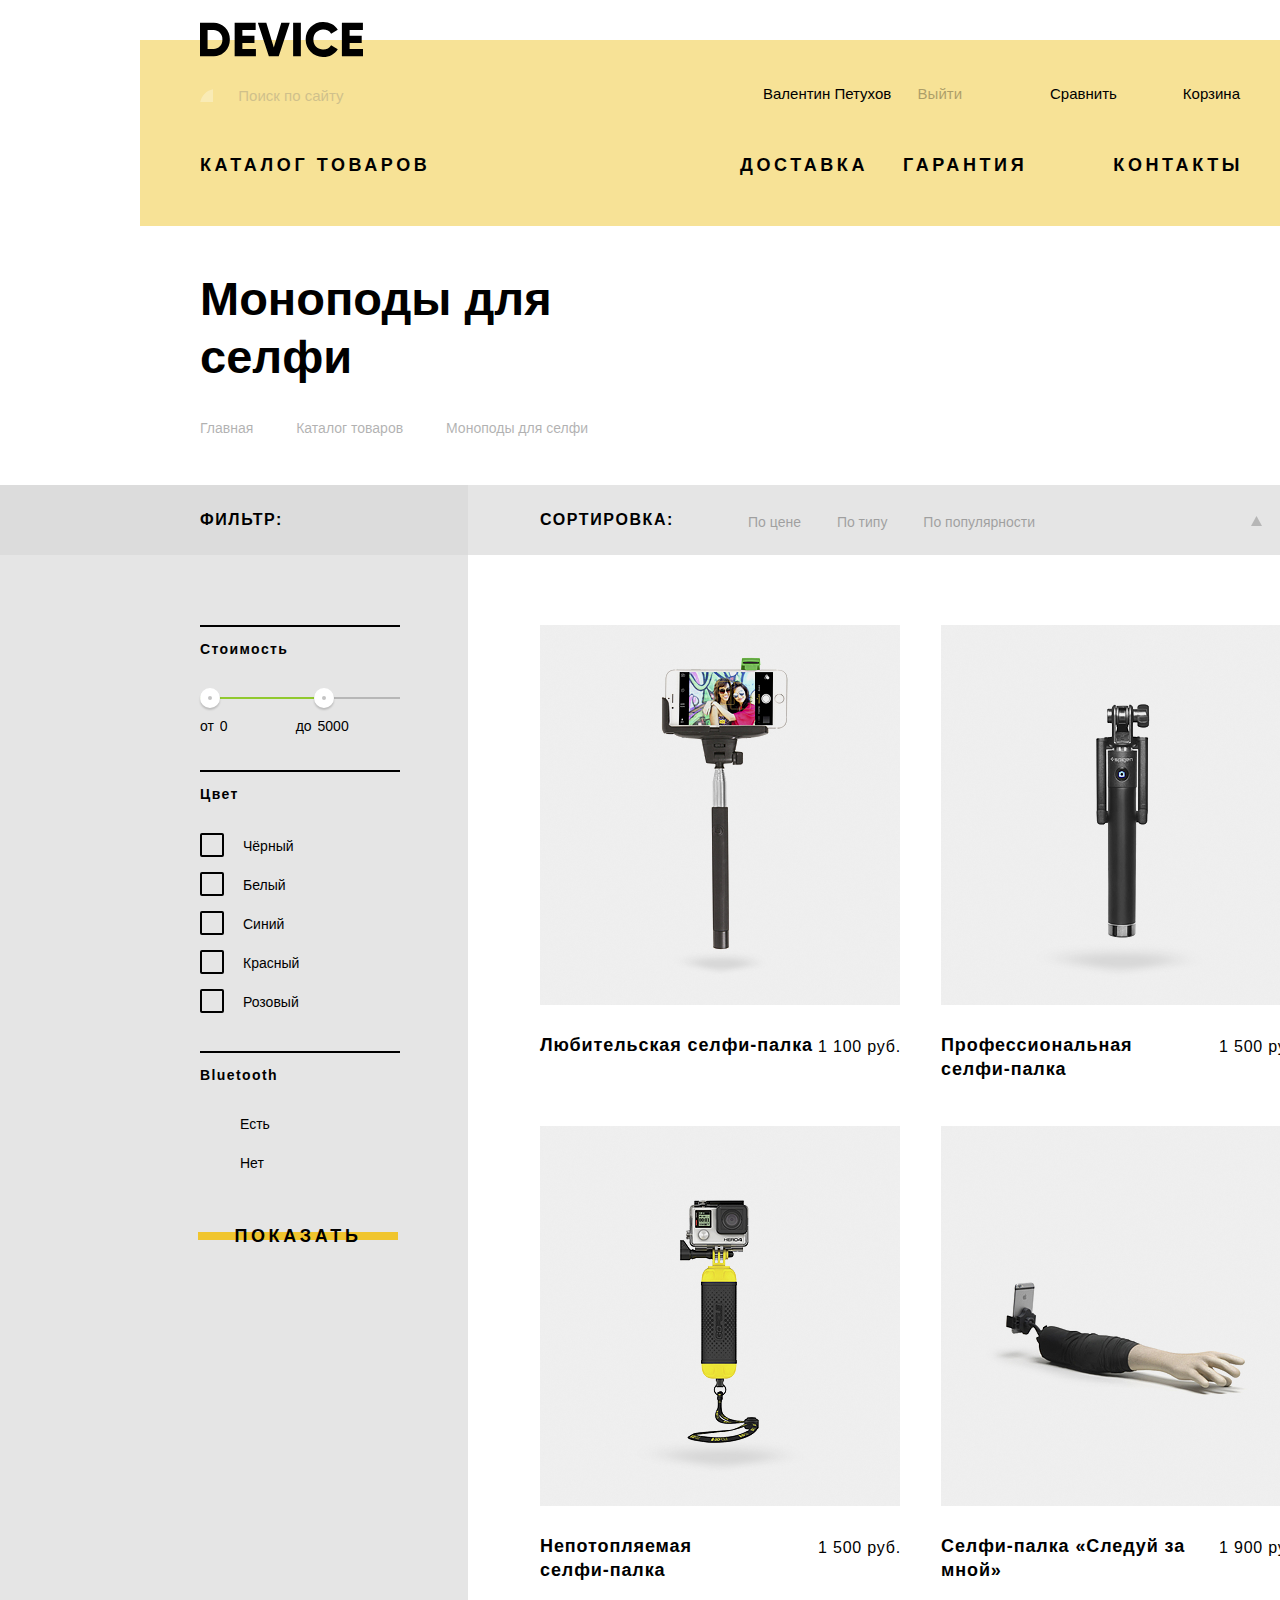
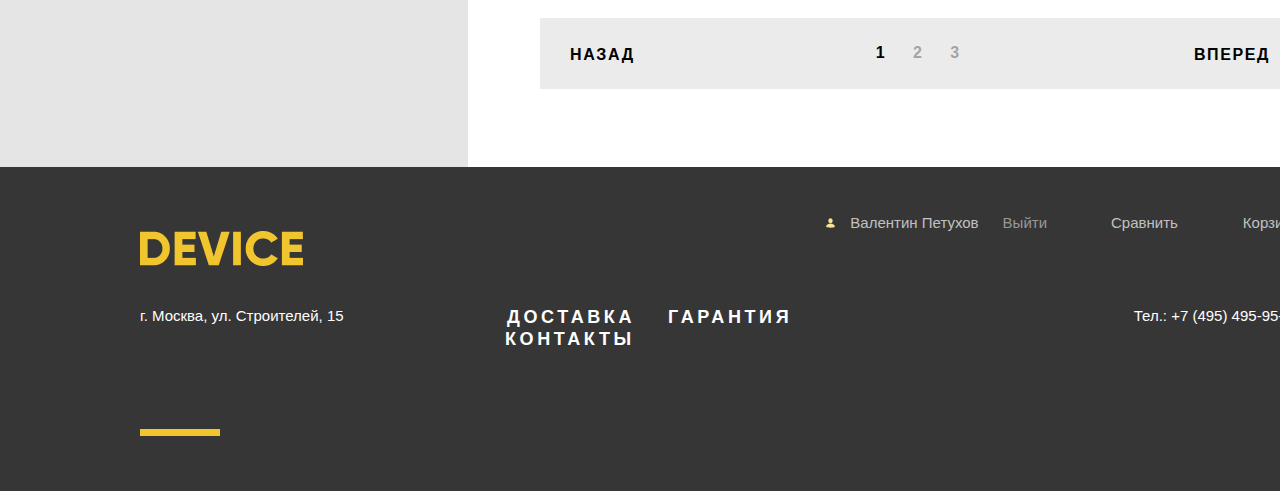
==== catalog.html @ 897bea96 "fix" ====
<!DOCTYPE html>
<html lang="ru">

<head>
  <meta charset="utf-8">
  <title>HTML Academy: Девайс</title>
  <link href="css/normalize.css" rel="stylesheet">
  <link href="css/style.css" rel="stylesheet">
</head>

<body>
  <header class="main-header catalog-header">
    <div class="logo header-logo">
      <a href="index.html"><img class="img-header" src="img/logo-device-1.svg" width="163" height="35"
          alt="Логотип сайта DEVICE"></a>
    </div>
    <div class="main-header-wrapper">
      <div class="search-container">
       <form class="form" action="https://echo.htmlacademy.ru/" method="GET">
          <input class="input-search" type="text" name="search" placeholder="Поиск по сайту">
          <button class="search-site" type="submit">НАЙТИ</button>
      </form>
      </div>
      <ul class="menu list-unstyled">
        <li class="menu-link profile-name"><a href="#">Валентин Петухов</a></li>
        <li class="menu-link exit"><a href="#">Выйти</a></li>
        <li class="menu-link compare"><a href="#">Сравнить</a></li>
        <li class="menu-link basket"><a href="#">Корзина</a></li>
      </ul>
    </div>
    <nav class="navigation">
      <ul class="navigation-list list-unstyled">
        <li class="navigation-item">
          <a class="catalog-svg hover-header" href="#">Каталог товаров</a>
          <ul class="navigation-second list-unstyled">
            <li>
             <ul class="list-unstyled popup">
               <li class="navigation-second-item first-row"><a href="catalog.html">Виртуальная реальность</a></li>
               <li class="navigation-second-item first-row"><a href="catalog.html">Фитнес-браслеты</a></li>
               <li class="navigation-second-item"><a href="catalog.html">Квадрокоптеры</a></li>
               <li class="navigation-second-item two-row"><a href="catalog.html"> Моноподы для селфи</a></li>
               <li class="navigation-second-item three-row"><a href="catalog.html">Умные часы</a></li>
               <li class="navigation-second-item"><a href="catalog.html">Экшн-камеры</a></li>
             </ul>
            </li>
           </ul>
        </li>
        <li class="navigation-item"><a href="#">Доставка</a></li>
        <li class="navigation-item"><a href="#">Гарантия</a></li>
        <li class="navigation-item"><a href="#">Контакты</a></li>
      </ul>
    </nav>
  </header>

  <main>
    <div class="container">
      <div class="breadcrumbss">
        <h1 class="product-name-title">Моноподы для селфи</h1>
        <ul class="breadcrumbs list-unstyled">
          <li class="arrow-svg"><a href="index.html">Главная</a></li>
          <li class="arrow-svg-two"><a href="#">Каталог товаров</a></li>
          <li><a>Моноподы для селфи</a></li>
      </div>
    </div>
    <section class="container-catalog-main">
      <div class="catalog-main">
        <div class="filters">
          <div class="wrapper-catalog">
          <h2 class="filters-title">Фильтр:</h2>
          </div>
          <div class="filter-main">
            <div class="wrapper-catalog-two">
            <form class="main-catalog-form" action="https://echo.htmlacademy.ru/" method="GET">
             <fieldset class="fieldset filters-price">
              <legend class="price-filters">Стоимость</legend>
              <div class="range-filter">
                <div class="range-controls">
                  <div class="scale">
                    <div class="bar"></div>
                  </div>
                  <div class="toggle toggle-min"></div>
                  <div class="toggle toggle-max"></div>
                </div>
                <div class="price-controls">
                  <label class="min-price">
                    от <input type="number" name="min-price" value="0">
                  </label>
                  <label class="max-price">
                    до <input type="number" name="max-price" value="5000">
                  </label>
                </div>
              </div>
              </fieldset>
             <fieldset class="fieldset filters-color">
               <legend class="price-filters">Цвет</p>
              <ul class="iltfer-option-list list-unstyled">
                <li class="filter-option filter-checkbox">
                  <input class="visually-hidden filter-input-checkbox filter-input" type="checkbox" name="black" id="filter-black" checked>
                  <label for="filter-black">Чёрный</label>
                </li>
                <li class="filter-option filter-checkbox">
                  <input class="visually-hidden filter-input-checkbox filter-input" type="checkbox" name="white" id="filter-white">
                  <label for="filter-white">Белый</label>
                </li>
                <li class="filter-option filter-checkbox">
                  <input class="visually-hidden filter-input-checkbox filter-input" type="checkbox" name="blue" id="filter-blue" checked>
                  <label for="filter-blue">Синий</label>
                </li>
                <li class="filter-option filter-checkbox">
                  <input class="visually-hidden filter-input-checkbox filter-input" type="checkbox" name="red" id="filter-red" checked>
                  <label for="filter-red">Красный</label>
                </li>
                <li class="filter-option filter-checkbox">
                  <input class="visually-hidden filter-input-checkbox filter-input" type="checkbox" name="pink" id="filter-pink">
                  <label for="filter-pink">Розовый</label>
                </li>
              </ul>
             </fieldset>
              <fieldset class="fieldset filters-bluetooth">
                <legend class="price-filters filters-bluetooth">Bluetooth</legend>
                <ul class="filters-radio-input-list list-unstyled">
                  <li class="filters-radio-input filter-checkbox">
                    <input class="visually-hidden filters-radio-checkbox filters-radio" type="radio" name="Bluetooth" value="exist" id="fiels-exist">
                    <label for="fiels-exist">Есть</label>
                  </li>
                  <li class="filters-radio-input filter-checkbox">
                    <input class="visually-hidden filters-radio-checkbox filters-radio" type="radio" name="Bluetooth" value="not" id="fiels-not">
                    <label for="fiels-not">Нет</label>
                  </li>
                </ul>
              </fieldset>
                <button class="btn btn-submite" type="submit" value="ПОКАЗАТЬ">ПОКАЗАТЬ</button>
              </fieldset>
          </form>
          </div>
          </div>
        </div>
        <div>
          <div class="sort">
            <h2 class="sort-title">Сортировка:</h2>
            <ul class="sort-list list-unstyled">
              <li><a href="">По цене</a></li>
              <li><a href="">По типу</a></li>
              <li><a href="">По популярности</a></li>
            </ul>
          </div>
          <ul class="catalog-list list-unstyled">
            <li>
              <div class="catalog-item">
                <img class="img-catalog-item" src="img/catalog-item-1jpg.jpg" width="360" height="380"
                  alt="Любительская селфи палка">
                <div class="button-container">
                  <button type="button" class="btn btn-catalog-basket">В корзину</button>
                  <button type="button" class="button-comparison">Добавить к сравнению</button>
                </div>
              </div>
              <div class="name-price-container">
              <h3 class="item-catalog-name"><a class="product-name" href="shop.html">Любительская селфи-палка</a></h3>
              <span class="price">1 100 руб.</span>
              </div>
            </li>
            <li>
              <div class="catalog-item">
                <img class="img-catalog-item" src="img/catalog-item-2jpg.jpg" width="360" height="380"
                  alt="Профессиональная селфи палка">
                <div class="button-container">
                  <button type="button" class="btn btn-catalog-basket"><span class="v-korziny">В корзину</span></button>
                  <button type="button" class="button-comparison">Добавить к сравнению</button>
                </div>
              </div>
              <div class="name-price-container">
              <h3 class="item-catalog-name"><a class="product-name" href="shop.html">Профессиональная
                селфи-палка</a></h3>
              <span class="price">1&nbsp;500&nbsp;руб.</span>
              </div>
            </li>
            <li>
              <div class="catalog-item">
                <img class="img-catalog-item" src="img/catalog-item-3jpg.jpg" width="360" height="380"
                  alt="Непотопляемая селфи палка">
                <div class="button-container">
                  <button type="button" class="btn btn-catalog-basket">В корзину</button>
                  <button type="button" class="button-comparison">Добавить к сравнению</button>
                </div>
              </div>
              <div class="name-price-container">
              <h3 class="item-catalog-name"><a class="product-name" href="shop.html">Непотопляемая 
                селфи-палка</a></h3>
              <span class="price">1 500 руб.</span>
              </div>
            </li>
            <li>
              <div class="catalog-item new-before">
                <img class="img-catalog-item" src="img/catalog-item-4jpg.jpg" width="360" height="380"
                  alt="Селфи палка Следуй за мной
                  ">
                <div class="button-container">
                  <button type="button" class="btn btn-catalog-basket">В корзину</button>
                  <button type="button" class="button-comparison">Добавить к сравнению</button>
                </div>
              </div>
              <div class="name-price-container">
              <h3 class="item-catalog-name"><a class="product-name" href="shop.html">Селфи-палка «Следуй за
                мной»</a></h3>
              <span class="price">1 900 руб.</span>
              </div>
            </li>
          </ul>
          <ul class="switch list-unstyled">
            <li class="back"><a class="button-nav button-back" href="#">Назад</a></li>
            <li class="switch-button">
              <ul class="list-unstyled pagination-list">
                <li><a>1</a></li>
                <li><a class="switch-inactive" href="#">2</a></li>
                <li><a class="switch-inactive" href="#">3</a></li>
              </ul>
            <li class="new"><a class="button-nav button-next" href="#">Вперед</a></li>
          </ul>
        </div>
      </div>
    </section>
  </main>

  <footer class="main-footer">
    <div class="container container-footer">
      <div class="main-footer-wrapper">
        <div class="logo logo-footer">
          <a href="#"><img src="img/logo-device-2.png" width="163.3" height="34.96" alt="Лого сайта DEVICE"></a>
          </div>
          <ul class="wrapper-bottom list-unstyled">
            <li class="wrapper-item-bottom profile-name-footer"><a href="#">Валентин Петухов</a></li>
            <li class="wrapper-item-bottom exit-footer"><a href="#">Выйти</a></li>
            <li class="wrapper-item-bottom compare-footer"><a href="#">Сравнить</a></li>
            <li class="wrapper-item-bottom basket-footer"><a href="#">Корзина</a></li>
          </ul>
      </div>
      <div class="footer-contacts">
        <p class="footer-contacts-address">г. Москва, ул. Строителей, 15</p>
        <ul class="footer-contacts-services list-unstyled">
          <li class="footer-contact-services"><a href="#">Доставка</a></li>
          <li class="footer-contact-services"><a href="#">Гарантия</a></li>
          <li class="footer-contact-services"><a href="#">Контакты</a></li>
        </ul>
        <a class="footer-contacts-telephone" href="tel:+74954959595">Тел.: +7 (495) 495-95-95</a>
      </div>
      <div class="footer-information">
        <div class="footer-ellement">
          
        </div>
        <ul class="footer-social-list list-unstyled">
          <li class="social-fb social-teleg"><a href="#"></a></li>
          <li class="social-instagram social-teleg"><a href="#"></a></li>
          <li class="social-twitter social-teleg"><a href="#"></a></li>
        </ul>
        <a class="social-academy" href="https://htmlacademy.ru/intensive/htmlcss"></a>
      </div>
    </div>
  </div>
  </footer>
  <!--<div>
    <h2>Форма обратной связи</h2>
    <button type="button">Отправить</button>
    <button type="button">Закрыть</button>
  </div>-->
</body>

</html>
---- css/style.css ----
:root {
  --basic-black: #000000;
  --basc-dark: #363636;
  --basic-white: #FFFFFF;
  --basic-grey: #464646;
  --basic-half-grey: #7E7E7E;
  --basic-grey-light: #E5E5E5;
  --basic-white-low: rgba(255, 255, 255, 0.7);
  --basic-white-grey: #DCDCDC;
  --basic-white-light: #EBEBEB;
  --bacic-white-shadow: #D9D9D9;
  --basic-white-faded: rgba(255, 255, 255, 0.3);
  --basic-black-rgb: rgba(0, 0, 0, 0.3);
  --basic-black-transparent: rgba(0, 0, 0, 0.2);
  --basic-input-color: rgba(230,230,230,.5);

  --special-yellow: #F7E296;
  --special-green: #91C92F;
  --special-yellow-dark: #F0C52E;
}

@font-face {
  font-weight: 800;
  font-family: "Gilroy";
  font-style: normal;

  src: url("../fonts/gilroyextrabold.woff2") format("woff2"),
    url("../fonts/gilroyextrabold.woff") format("woff");
}

@font-face {
  font-weight: 300;
  font-family: "Gilroy-light";
  font-style: normal;

  src: url("../fonts/gilroylight.woff") format("woff"),
    url("../fonts/gilroylight.woff2") format("woff2")
}

@font-face {
  font-weight: 300;
  font-family: "Open-sans";
  font-style: normal;

  src: url("../fonts/opensans.woff") format("woff"),
    url("../fonts/opensans.woff2") format("woff2")
}

@font-face {
  font-weight: 300;
  font-family: "Open-sans-light"; 
  font-style: normal;

  src: url("../fonts/opensanslight.woff") format("woff"),
    url("../fonts/opensanslight.woff2") format("woff2")
}

a {
  text-decoration: none;
}

.list-unstyled {
  list-style: none;
  padding-left: 0;
  margin: 0;
}

img {
  max-width: 100%;
  height: auto;
}

body {
  min-width: 1440px;
  margin: 0;
  padding: 0;
  font-size: 14px;
  line-height: 24px;
  color: var(--basick-black);
  background-color: var(--basic-white);
  background-position: top center;
  background: no-repeat;
  font-family: "Gilroy", "Arial", sans-serif;
}

.menu {
  font-size: 15px;
  line-height: 20px;
  list-style: none;
  font-family: "Open-sans-light", "Arial", sans-serif;
  display: flex;
  flex-wrap: wrap;
  justify-content: space-between;
  width: 47%;
  padding-right: 60px;
}

.menu-link a {
  padding-left: 20px;
  position: relative;
}

.menu-link:hover {
  opacity: 0.6;
}

.menu-link:active {
  opacity: 0.3;
}

.menu a {
  color: var(--basic-black);
}

.page {
  height: 100%;
}

.navigation-list  {
  font-size: 18px;
  line-height: 22px;
  font-weight: 800;
  letter-spacing: 0.2em;
  text-transform: uppercase;
  display: flex;
  flex-wrap: wrap;
  justify-content: space-between;
  margin-top: 50px;
  padding: 0 60px;
}

.navigation-item:first-child {
  width: 50%;
  margin-right: 20px;
}

.navigation-item:nth-child(2n){
  margin-right: 35px;
}

.navigation-item:nth-child(4n) {
  margin-left: auto;
  margin-right: -3px;
}

.navigation-second {
  font-weight: 300;
  font-family: "Open-sans-light", "Arial", sans-serif;
  font-size: 15px;
  line-height: 20px;
  letter-spacing: 0px;
  text-transform: none;
  display: none;
  min-width: 1160px;
  min-height: 164px;
  z-index: 10;
  background-color: var(--special-yellow);
  margin-left: -60px;
  position: absolute;
}

.navigation-second:hover {
  display: block;
}

.navigation-second-item {
  margin-top: 20px;
}

.first-row {
  margin-right: 61px;
}

.two-row {
  margin-right: 86px;
}

.three-row {
  margin-right: 200px;
}

.popup {
  display: flex;
  flex-wrap: wrap;
  max-width: 600px;
  margin-left: 60px;
}

.navigation-item:hover {
  z-index: 5;
}

.hover-header:hover + .navigation-second {
  display: block;
}

.navigation-list a:hover {
  opacity: 0.6;
}

.navigation-list a:active {
  opacity: 0.3;
}

.navigation-list a {
  color: var(--basick-black);
}

.visually-hidden {
  position: absolute;
  width: 1px;
  height: 1px;
  margin: -1px;
  padding: 0;
  overflow: hidden;
  border: 0;
  clip: rect(0 0 0 0)
}

.slide-item {
  display: flex;
  flex-wrap: wrap;
  flex-direction: column;
}

.slide-item:first-child {
  margin-right: 61px;
}

.slide-item:nth-child(2n) {
  margin-right: 62px;
}

.slide-item:last-child {
  margin-right: 0;
}

.more-detailed {
  position:relative;
  margin-left: 44px
}

.more-detailed:active {
  color: var(--basic-black-rgb)
}

.more-detailed::before {
  content: "";
  position: absolute;
  width: 220px;
  height: 8px;
  background-color: var(--special-yellow-dark);
  left: -43px;
  top: 7px;
  z-index: -1;
}

.more-detailed:hover::before {
  top: -10px;
  height: 40px;
  margin: 0;
  transition: all .3s linear;
}


.slide-title {
  font-weight: 800;
  font-size: 47px;
  line-height: 58px;
  padding: 0px;
  margin: 0px;
  white-space: pre-line;
  padding-top: 1px;
}

.figure::after {
  content: "01";
  position: absolute;
  font-weight: 800;
  font-size: 179px;
  line-height: 219px;
  color: white;
  text-transform: uppercase;
  right: 0;
  top: -13px;
}

.slide::before {
  content: "";
  position: absolute;
  width: 100px;
  height: 7px;
  top: 39px;
  left: 0;
  background-color: var(--basic-white);
}

.slide-description {
  font-weight: 300;
  font-size: 15px;
  line-height: 20px;
  font-family: "Open-sans-light", "Arial", sans-serif;
  padding: 0px;
  margin: 0px;
  margin-top: 26px;
  letter-spacing: 0px;
  margin-bottom: 59px;
  white-space: pre-line;
}

.slider-text-inside-top {
  font-weight: 300;
  font-size: 36px;
  line-height: 42px;
  margin-bottom: 15px;
  letter-spacing: 0.1em;
}

.slider-text-inside-bottom {
  font-weight: 300;
  font-size: 13px;
  line-height: 15px;
  letter-spacing: 0.1em;
}

.slide-list {
  font-family: "Gilroy-light", "Arial", sans-serif;
  letter-spacing: 0.1em;
  display: flex;
  flex-wrap: wrap;
  margin-top: 59px;
} 

.container-slide-stick {
  display: grid;
  grid-template-columns: 384px 513px;
  column-gap: 127px;
  margin-bottom: 111px;
  height: 499px;
}

.container-slide {
  margin: 0 auto;
  margin-top: -134px;
  position: relative;
  max-width: 1024px;
  padding: 0;
  margin-left: 89px;
  margin-bottom: 111px;
}

.btn {
position: relative;
font-weight: 800;
font-size: 18px;
line-height: 22px;
letter-spacing: 0.2em;
text-transform: uppercase;
background-color: transparent;
border: none;
z-index: 3;
outline: none;
cursor: pointer;
margin-top: 35px;
width: 160px;
padding: 6px 0;
}

.btn-submite:before {
  width: 200px;
}

.btn-super::before {
  width: 160px;
}

.btn-submite {
  width: 200px;
  margin-top: 46px;
}

.btn-submite:active {
  color: var(--basic-black-rgb);
}

.btn-submite:hover::before {
  top: 15px;
  height: 40px;
  margin: 0;
  transition: all .3s linear;
}

.btn-slide {
  color: var(--basic-black);
}

.btn-catalog-basket {
  width: 166px;
  padding-left: 37px;
  padding-top: 6px;
  padding-bottom: 6px;
  margin-left: -14px;
  margin-top: 27px;
}

.btn-catalog-basket:active {
  color: var(--basic-black-rgb);
}

.btn-catalog-basket::before {
  width: 200px;
}

.btn:before {
  position: absolute;
  content: '';
  display: block;
  height: 8px;
  top: 50%;
  left: 0;
  transform: translateY(-50%);
  background-color: var(--special-yellow-dark);
  z-index: -1;
}

.btn-black:focus::before {
  height: 40px;
  top: 15px;
  margin: 0;
  width: 280px;
  background-color: var(--basic-black);
  color: var(--special-yellow);
}

.btn-catalog-basket:hover:before {
  top: 15px;
  height: 40px;
  margin: 0;
  transition: all .3s linear;
}

.btn-black:focus {
  color: var(--special-yellow)
}

.btn:hover:before {
  top: 15px;
  height: 40px;
  margin: 0;
  transition: all .3s linear;
}

.btn-black:active:before {
  background-color: black;
  opacity: 1;
  width: 280px;
  color: var(--basic-white);
}

.btn-black:active {
  color: var(--special-yellow);
}

.container-slide-clock {
  display: grid;
  grid-template-columns: 345px 513px;
  column-gap: 141px;
  margin-left: 25px;
  margin-bottom: 111px;
  height: 499px;
  display: none;
}

.container-slide-copter {
  display: grid;
  grid-template-columns: 528px 513px;
  column-gap: 41px;
  margin-left: -59px;
  height: 499px;
  display: none;
}

.more-detailed {
  color: var(--basick-black);
  font-weight: 800;
  font-size: 18px;
  line-height: 22px;
  letter-spacing: 0.2em;
  text-transform: uppercase;
}

.product-list {
  font-weight: 800;
  font-size: 18px;
  line-height: 22px;
  display: flex;
  justify-content: space-between;
  flex-wrap: wrap;
  letter-spacing: 0.05em;
}

.compare {
  position: relative;
  cursor: pointer;
}

.compare::before {
  content: "";
  position: absolute;
  width: 10px;
  height: 10px;
  background-image: url(../img/compare.svg);
  background-repeat: no-repeat;
  background-position: 0 0;
  right: 81px;
  top: 6px;
}

.basket {
  position: relative;
  margin-left: 46px;
  cursor: pointer;
}

.basket::before {
  content: "";
  position: absolute;
  width: 10px;
  height: 10px;
  background-image: url(../img/basket.svg);
  background-repeat: no-repeat;
  background-position: 0 0;
  right: 72px;
  top: 5px;
}

.entrance {
  position: relative;
  margin-right: auto;
  margin-left: 35px;
  cursor: pointer;
}

.search-container {
  width: 50%;
  position: relative;
}

.entrance:hover::before {
  opacity: 0.6;
}

.entrance:active::before {
  opacity: 0.3;
}

.entrance::before {
  content: "";
  position: absolute;
  width: 9px;
  height: 10px;
  background-image: url(../img/profile-svg.svg);
  background-repeat: no-repeat;
  background-position: 0 0;
  right: 53px;
  top: 6px;
}

.product a {
  color: var(--basick-black);
}

.services {
  margin-top: 69px;
  background-image: url(../img/background.jpg);
  background-repeat: no-repeat;
  background-size: 100% 288px;
  min-height: 403px;
  background-position: bottom;
}

.services-container::after {
  content: "";
  position: absolute;
  width: 7px;
  height: 320px;
  background-color: var(--basic-black);
  left: 277px;
  top: 14px;
}

.services-discription {
  margin-left: 239px;
  margin-top: 85px;
}

.services-list {
  font-weight: 800;
  font-size: 18px;
  line-height: 22px;
  letter-spacing: 3px;
  text-transform: uppercase;
  margin-top: 64px;
  letter-spacing: 0.2em;
}

.services-list a {
  color: var(--basick-black);
}

.services-list li:nth-child(2n) {
  margin-top: -9px;
}

.services-list li:nth-child(3n) {
  margin-top: -8px;
}

.services-list-items {
  margin-top: 40px;
  position: relative;
  z-index: 1;
}

.services-item-title {
  font-weight: 800;
  font-size: 47px;
  line-height: 58px;
  letter-spacing: 0.2em;
  margin: 0;
  margin-top: 1px;
}

.item-delivery {
  min-width: 495px;
  min-height: 90px;
}

.item-credit {
  min-width: 540px;
  min-height: 70px;
}

.header-logo {
  margin-left: 60px;
  width: 163px;
}

.main-footer {
  background-color: var(--basc-dark);
  min-height: 324px;
}


.main-header-wrapper {
  display: flex;
  padding-top: 20px;
  margin: 0;
}

.form {
  width: 50%;
  margin-right: 60px;
  padding-left: 61.33px;
  margin-bottom: -50px;
}

.main-header {
  background-color: var(--special-yellow);
  min-height: 300px;
  max-width: 1160px;
  margin-top: 40px;
  margin-left: auto;
  margin-right: auto; 
  position: relative;
}

.catalog-header {
  min-height: 186px;
}

.delivery-services-list {
  margin-bottom: 77px;
  margin-left: 32px;
}

.delivery-service:nth-child(2n){
  margin-bottom: 14px;
}

.img-maps {
  margin: 0;
  margin-top: 40px;
}

.information-about-title {
  font-weight: 800;
  font-size: 47px;
  line-height: 58px;
  letter-spacing: 0.2em;
  margin: 0;
  margin-top: 57px;
}

.img-header {
  margin-top: -20px;
}

.delivery-service {
  font-weight: 800;
  font-size: 16px;
  line-height: 28px;
  margin-bottom: 15px;
  position: relative;
}

.delivery-service::before {
  content: "";
  position: absolute;
  background-image: url(../img/Ellipse_3.svg);
  background-repeat: no-repeat;
  width: 8px;
  height: 8px;
  left: -30px;
  top: 12px;
}

.delivery-service:nth-child(3n){
  padding-bottom: 0px;
}

.information-about a {
  color: var(--basic-dark);
  font-weight: 800;
  font-size: 18px;
  line-height: 22px;
  letter-spacing: 0.2em;
  text-transform: uppercase;
}

.information-about {
  position: relative;
}

.information-about::before {
  content: "";
  position: absolute;
  width: 80px;
  height: 7px;
  background-color: var(--basic-black);
}

.information-about-text {
  font-family: "Open-sans-light", "Arial", sans-serif;
  font-weight: 300;
  font-size: 15px;
  line-height: 28px;
  margin: 0;
  margin-top: 40px;
}

.first-text-information {
  max-width: 420px;
  white-space: pre-line;
}

.text-two-information {
  max-width: 473px;
  height: 56px;
  margin-bottom: 60px;
  white-space: pre-line;
}

.information-contacts a {
  font-weight: 800;
  font-size: 18px;
  line-height: 22px;
  color: var(--basic-dark);
  letter-spacing: 0.2em;
  text-transform: uppercase;
}

.information-contacts {
  position: relative;
}

.information-contacts::before {
  content: "";
  position: absolute;
  width: 80px;
  height: 7px;
  background-color: var(--basic-black);
}

.detailed-first {
  margin-left: 24px;
  position: relative;
  letter-spacing: 0.2em;
}

.detailed-first::before {
  content: "";
  position: absolute;
  width: 260px;
  height: 8px;
  background-color: var(--special-yellow-dark);
  left: -24px;
  top: 7px;
  z-index: -1;
}

.feedback::before {
  width: 260px;
}

.feedback:active {
  color: var(--basic-black-rgb);
}

.feedback {
  width: 260px;
  margin: 0;
  margin-top: 71px;
}

.detailed-first:hover::before {
  top: -10px;
  height: 40px;
  margin: 0;
  transition: all .3s linear;
}

.detailed:active {
  color: var(--basic-black-rgb);
}

.information-contacts-title {
  font-weight: 800;
  font-size: 47px;
  line-height: 58px;
  letter-spacing: 0.2em;
  margin: 0;
  margin-top: 57px;
}

.product-item:nth-child(4n) {
  letter-spacing: 0px;
}

.information-contact-text {
  font-weight: 300;
  font-size: 15px;
  line-height: 28px;
  font-family: "Open-sans-light", "Arial", sans-serif;
  margin: 0;
  margin-top: 40px;
}

.main-footer-wrapper {
  font-weight: 300;
  font-size: 15px;
  line-height: 20px;
  font-family: "Open-sans-light", "Arial", sans-serif;
  display: flex;
  justify-content: space-between;
  padding-top: 46px;
}

.wrapper-bottom a:hover {
  color: var(--basic-white);
}

.wrapper-bottom a {
  color: var(--basic-white-low);
}

.wrapper-bottom a:active {
  color: var(--basic-white);
  opacity: 0.3;
}

.wrapper-bottom {
  display: flex;
  flex-wrap: wrap;
}

.footer-social a {
  color: var(--basic-white);
}

.entrance-footer {
  position: relative;
}

.entrance-footer::before {
  content: "";
  position: absolute;
  background-image: url(../img/entrance-footer.svg);
  width: 9px;
  height: 10px;
  right: 56px;
  top: 5px;
}

.entrance-footer:hover {
  opacity: 1;
}

.entrance-footer:active {
  opacity: 0.3;
}

.basket-footer {
  position: relative;
  margin: 0;
  margin-left: 40px;
}

.basket-footer::before {
  position: absolute;
  content: "";
  background-image: url(../img/basket-footer.svg);
  width: 10px;
  height: 10px;
  top: 5px;
  left: 2px;
}

.basket-footer:hover {
  opacity: 1;
}

.basket-footer:active {
  opacity: 0.3;
}

.compare-footer {
  position: relative;
  margin-left: 39px;
}

.compare-footer::before {
  content: "";
  position: absolute;
  background-image: url(../img/compare-footer.svg);
  width: 10px;
  height: 10px;
  right: 81px;
  top: 7px;
}

.compare-footer:hover {
  opacity: 1;
}

.exit-footer {
  opacity: 0.7;
  margin-left: -1px;
  padding: 0px;
}

.compare-footer:active {
  opacity: 0.3;
}

.profile-name-footer {
  position: relative;
}

.profile-name-footer::before {
  content: "";
  position: absolute;
  background-image: url(../img/footer-profile-name.svg);
  width: 9px;
  height: 10px;
  background-repeat: no-repeat;
  background-position: 0 0;
  top: 5px;
  left: 1px;
}

.footer-social-list {
  display: flex;
  margin-right: auto;
}

.footer-contact-services {
  margin-right: 33px;
}

.social-teleg {
  padding-right: 20px;
}

.footer-contacts-services {
  font-weight: 800;
  font-size: 18px;
  line-height: 22px;
  letter-spacing: 0.2em;
  text-transform: uppercase;
  display: flex;
  flex-wrap: wrap;
  width: 40%;
  margin-right: auto;
}

.footer-contact-services:first-child {
  margin-left: 2px;
}

.footer-contacts-services a {
  color: var(--basic-white);
}

.footer-contacts-services a:hover {
  color: var(--basic-white);
  opacity: 0.7;
}

.footer-contacts-services a:active {
  color: var(--basic-white);
  opacity: 0.3;
}

.footer-contacts-telephone {
  font-weight: 300;
  font-size: 15px;
  line-height: 20px;
  color: var(--basic-white);
  font-family: "Open-sans-light", "Arial", sans-serif;
}

.footer-contacts-address {
  font-weight: 300;
  font-size: 15px;
  line-height: 20px;
  color: var(--basic-white);
  margin: 0;
  font-family: "Open-sans-light", "Arial", sans-serif;
  width: 30%;
  margin-right: 17px
}

.footer-information {
  display: flex;
  justify-content: space-between;
  margin-top: 67px;
}

.left-footer-wrapper {
  margin-top: 64.02px;
  position: relative;
}

.right-footer-wrapper {
  margin-top: 46px;
}

.footer-contacts {
  margin-top: 35px;
  display: flex;
  justify-content: space-between;
}

.footer-ellement {
  position: relative;
  margin-right: 164px;
  width: 30%;
}

.footer-ellement::before {
  content: "";
  position: absolute;
  width: 80px;
  height: 7px;
  background-color: var(--special-yellow-dark);
  bottom: 13px;
  left: 0;
}

.social-fb a {
  background-image: url(../img/facebook.svg);
  display: block;
  width: 32px;
  height: 32px;
  opacity: 1;
}

.social-instagram a {
  background-image: url(../img/instagram.svg);
  display: block;
  width: 32px;
  height: 32px;
  opacity: 1;
}

.social-twitter a {
  background-image: url(../img/twitter.svg);
  display: block;
  width: 32px;
  height: 32px;
  opacity: 1;
}

.social-academy {
  background-image: url(../img/academy.svg);
  display: block;
  width: 26.94px;
  height: 32px;
}

.social-fb a:hover {
  opacity: 1;
}

.social-fb a:active {
  opacity: 0.1;
}

.social-instagram a:hover {
  opacity: 1;
}

.social-instagram a:active {
  opacity: 0.1;
}

.social-twitter a:hover {
  opacity: 1;
}

.social-twitter a:active {
  opacity: 0.3;
}

.social-academy:hover {
  opacity: 0.6;
}

.social-academy:active {
  opacity: 0.3;
}

.logo a:hover {
  opacity: 0.6;
}

.logo-footer {
  padding-top: 18px;
}

.logo:active {
  opacity: 0.3;
}

.product-name-title {
  font-weight: 800;
  font-size: 47px;
  line-height: 58px;
  max-width: 477px;
  margin: 0;
  padding-top: 44px;
  margin-bottom: 30px;
}

.product-item a {
  position: relative;
}

.product-item p {
  margin: 0;
  padding-top: 198px;
}

.product-item {
  width: 160px;
}

.product-item a::before, 
.product-item a::after {
  content: "";
  position: absolute;
  width: 160px;
  height: 160px;
  top: 0;
  left: 0;
}

.product-item a::before {
  background-color: var(--special-yellow)
}

.product-item a::after {
  background-repeat: no-repeat;
  background-position: center;
}

.product-item-link:hover::before {
  background-color: var(--special-yellow-dark);
}

.product-item-link:active::after,
.product-item-link:active > p {
  opacity: 0.3;
}

.slide {
  position: relative;
  display: block;
  padding-top: 98px;
}

.img-container {
  padding-top: 5px;
  display: block;
}

.slide-three {
  padding-top: 97px;
  position: relative;
  z-index: 1;
}

.slide-three::after {
  content: "03";
  position: absolute;
  font-weight: 800;
  font-size: 179px;
  line-height: 219px;
  color: white;
  text-transform: uppercase;
  right: 5px;
  top: -13px;
  z-index: -1;
}

.img-container-three {
  margin-top: 87px;
}

.slide-two {
  display: block;
  padding-top: 97px;
  position: relative;
}

.img-container-two {
  padding-top: 31px;
  width: 345px;
  padding-left: 2px;
}

.slide-two::after {
  content: "02";
  position: absolute;
  font-weight: 800;
  font-size: 179px;
  line-height: 219px;
  color: white;
  text-transform: uppercase;
  right: 7px;
  top: -13px;
}

.virtual a::after {
  background-image: url(../img/popular-1.svg);
  background-size: 97px 55px;
}

.selfie a::after {
  background-image: url(../img/popular-2.svg);
  background-size: 86px 117px;
  padding-top: 8px
}

.camera a::after {
  background-image: url(../img/popular-3.svg);
  background-size: 71px 87px;
}

.fitness a::after {
  background-image: url(../img/popular-4.svg);
  background-size: 107px 65px;
}

.watch a::after {
  background-image: url(../img/popular-5.svg);
  background-size: 56px 98px;
}

.copter a::after {
  background-image: url(../img/popular-6.svg);
  background-size: 132px 69px;
}

.breadcrumbs a {
  font-weight: 300;
  font-size: 14px;
  line-height: 19px;
  font-family: "Open-sans", "Arial", sans-serif;
  color: var(--basic-black);
  opacity: 0.3;
}

.breadcrumbs a:hover {
  opacity: 0.6;
}

.breadcrumbs a:active {
  opacity: 0.1;
}

.filters-title {
  font-weight: 800;
  font-size: 16px;
  line-height: 20px;
  letter-spacing: 0.1em;
  text-transform: uppercase;
  background-color: var(--basic-white-grey);
  margin: 0;
  position: relative;
  margin: 0;
  padding: 25px 10px 25px 62px;
  width: 330px;
  box-sizing: border-box;
}

.wrapper-filters {
  display: flex;
  justify-content: flex-end;
  background-color: var(--special-green);
}

.wrapper-item-bottom a {
  padding-left: 25px;
  position: relative;
}

.filters {
  background-color: var(--basic-grey-light);
  position: relative;
}

.profile-name {
  font-weight: 300;
  font-size: 15px;
  line-height: 20px;
  font-family: "Open-sans-light", "Arial", sans-serif;
  position: relative;
  margin-right: auto;
  margin-left: 36px;
  cursor: pointer;
}

.exit {
  opacity: 0.3;
  margin-right: 68px;
  padding-left: 0px;
}

.profile-name::before {
  content: "";
  position: absolute;
  background-image: url(../img/profile-svg.svg);
  width: 9px;
  height: 10px;
  background-position: 0 0;
  background-repeat: no-repeat;
  top: 6px;
}

.sort-title {
  font-weight: 800;
  font-size: 16px;
  line-height: 20px;
  letter-spacing: 0.1em;
  text-transform: uppercase;
  margin: 0;
  padding-top: 25px;
  padding-left: 72px;
}

.sort-actived {
  font-size: 14px;
  line-height: 19px;
  font-weight: normal;
  font-family: "Open-sans", "Arial", sans-serif;
}

.sort-inactive {
  font-weight: normal;
  font-size: 14px;
  line-height: 19px;
  font-family: "Open-sans", "Arial", sans-serif;
  opacity: 0.3;
}

.button-container {
  display: none;
  position: absolute;
  top: 50%;
  left: 50%;
  transform: translate(-50%, -50%);
}

.catalog-item:hover .img-catalog-item {
  opacity: 0.7;
}

.catalog-item:hover .button-container {
  display: block;
}

.catalog-item {
  position: relative;
}

.sort {
  background-color: var(--basic-grey-light);
  display: flex;
  min-height: 70px;
  position: relative;
}

.sort::before {
  position: absolute;
  content: "";
  background-image: url(../img/Vector-catalog.svg);
  width: 11px;
  height: 11px;
  background-repeat: no-repeat;
  background-position: 0 0;
  left: 817px;
  top: 30px;
  cursor: pointer;
}

.sort::after {
  position: absolute;
  content: "";
  background-image: url(../img/Vector-catalog.svg);
  width: 11px;
  height: 11px;
  background-repeat: no-repeat;
  background-position: 0 0;
  left: 783px;
  top: 30px;
  opacity: 0.2;
  transform: rotate(-180deg);
  cursor: pointer;
}

.new-before::before {
  position: absolute;
  content: "";
  background-image: url(../img/new-svg.svg);
  width: 62px;
  height: 62px;
  left: 271px;
  top: 29px;
  background-position: 0 0;
  background-repeat: no-repeat;
}

.new-before {
  position: relative;
}

.sort::before:hover {
  opacity: 0.4;
}

.sort-list {
  display: flex;
  margin-top: 25px;
  margin-left: 74px;
  width: 287px;
  justify-content: space-between;
}

.arrow-svg {
  position: relative;
}

.arrow-svg-two {
  position: relative;
}

.arrow-svg::before {
  content: "";
  position: absolute;
  background-image: url(../img/arrow.svg);
  width: 4px;
  height: 7px;
  left: 72px;
  top: 5px;
}

.arrow-svg-two::before {
  content: "";
  position: absolute;
  background-image: url(../img/arrow.svg);
  width: 4px;
  height: 7px;
  left: 128px;
  top: 6px;
}

.img-catalog-item:hover {
  opacity: 0.7;
}

.button-comparison {
  font-weight: 300;
  font-size: 13px;
  line-height: 18px;
  font-family: "Open-sans-light", "Arial", sans-serif;
  border: 0;
  padding: 0;
  position: relative;
  border: none;
  background-color: transparent;
  margin-left: 3px;
  margin-top: 16px;
  letter-spacing: 0.1em;
  cursor: pointer;
}

.price-filters {
  font-weight: 800;
  font-size: 14px;
  line-height: 17px;
  letter-spacing: 0.1em;
  color: var(--basic-black);
  margin: 0;
  margin-top: 36px;
  position: relative;
}

.price-filters::before {
  content: "";
  position: absolute;
  width: 200px;
  height: 2px;
  background-color: var(--basic-black);
  top: -16px;
}

.filters-color {
  margin-top: 45px;
}

.filters-bluetooth {
  margin-top: 55px;
}

.filters-price {
  margin-top: 86px;
}

.filters-radio-input-list li:nth-child(2n) {
  margin-top: 20px;
}

.catalog-svg {
  position: relative;
  padding-right: 20px;
}

.catalog-item:hover .navigation-second {
  display: block;
}

.catalog-svg::before {
  content: "";
  position: absolute;
  background-image: url(../img/plus.svg);
  width: 16px;
  height: 16px;
  background-repeat: no-repeat;
  left: 235px;
  top: 3px;
}

.button-comparison:hover {
  opacity: 1;
}

.button-comparison:active {
  opacity: 0.2;
}

.price {
  font-weight: 300;
  font-size: 16px;
  line-height: 18px;
  font-family: "Gilroy-light", "Arial", sans-serif;
  padding-top: 5px;
  letter-spacing: 0.05em;
}

.product-name {
  font-weight: 800;
  font-size: 18px;
  line-height: 22px;
  color: var(--basic-black);
  margin: 0;
  letter-spacing: 0.05em;
  white-space: pre-line;
}

.sort-list a:hover {
  opacity: 0.6;
}

.sort-list a:active,
.sort-list a:focus{
  opacity: 1;
}

.sort-list a {
  font-size: 14px;
  line-height: 19px;
  font-family: "Open-sans", "Arial", sans-serif;
  color: var(--basic-black);
  opacity: 0.3;
}

.button-nav {
  font-weight: 800;
  font-size: 16px;
  line-height: 20px;
  letter-spacing: 0.1em;
  text-transform: uppercase;
  color: var(--basic-black);
}

.switch {
  background-color: var(--basic-white-light);
  display: flex;
  flex-wrap: wrap;
  min-height: 70px;
  max-width: 761px;
  margin: 0 140px 78px 72px;
  justify-content: space-between;
  height: 71px;
}

.switch-inactive {
  opacity: 0.3;
  color: var(--basic-black);
}

.button-nav:hover {
  background-color: var(--bacic-white-shadow);
  margin-left: -30px;
  margin-right: -30px;
  padding: 26.4px 30px 25px 30px;
}

.button-nav:active {
  opacity: 0.3;
}

.container {
  max-width: 1160px;
  margin: 0 auto;
}

.breadcrumbss {
  padding-left: 60px;
  padding-bottom: 45px;
}

.switch-button {
  padding-top: 25px;
  margin-right: -8px;
  font-weight: 800;
  font-size: 16px;
  line-height: 20px;
  letter-spacing: 0.1em;
  text-transform: uppercase;
  color: var(--basic-black);
}

.pagination-list {
  display: flex;
  justify-content: space-between;
  flex-wrap: wrap;
  min-width: 85px;
  margin-left: auto;
}

.new {
  padding: 25px 30px 25px 0px;
}

.back {
  padding-top: 25px;
  padding-left: 30px;
}

.breadcrumbs {
  display: flex;
  justify-content: space-between;
  flex-wrap: wrap;
  max-width: 388px;
}

.catalog-list {
  display: grid;
  grid-template-columns: 361px 361px;
  column-gap: 40px;
  row-gap: 45px;
  padding-left: 72px;
  padding-top: 70px;
  margin-bottom: 36px;
}

.catalog-main {
  display: grid;
  grid-template-columns: auto auto;
}

.services-item-discription {
  font-weight: 300;
  font-size: 15px;
  line-height: 30px;
  font-family: "Open-sans-light", "Arial", sans-serif;
  letter-spacing: 0.1em;
  margin: 0;
  padding-right: 405px;
  margin-top: 40px;
  white-space: pre-line;
}

.services-discription-delivery {
  display: block;
  position: relative;
}

.services-discription-delivery::before {
  content: "";
  position: absolute;
  background-image: url(../img/delivery-man.svg);
  width: 136px;
  height: 164px;
  left: 622px;
  top: 0;
}

.item-guarantee {
  min-width: 573px;
  min-height: 90px;
}

.services-discription-guarantee {
  display: none;
  position: relative;
}

.services-discription-guarantee::before {
  content: "";
  position: absolute;
  background-image: url(../img/warranty.svg);
  width: 171px;
  height: 195px;
  background-repeat: no-repeat;
  background-position: 0 0;
  left: 605px;
  top: -18px;
}

.services-discription-credit {
  display: none;
  position: relative;
}

.services-discription-credit::before {
  content: "";
  position: absolute;
  background-image: url(../img/credit.svg);
  width: 171px;
  height: 195px;
  background-repeat: no-repeat;
  background-position: 0 0;
  left: 596px;
  top: -23px;
}

.container-catalog-main {
  margin: 0 auto;
}

.brand-list {
  display: flex;
  flex-wrap: wrap;
  justify-content: space-between;
  margin-top: 90px
}

.services-container {
  max-width: 1158px;
  margin: 0 auto;
  display: flex;
  justify-content: space-between;
  position: relative;
}


.information-container {
  display: grid;
  grid-template-columns: 473px 580px;
  column-gap: 127px;
  margin-top: 82px;
  margin-bottom: 80px;
  min-height: 580px;
}

.container-footer {
  display: flex;
  flex-direction: column;
}

.search-site {
  display: none;
  padding: 0;
  border: none;
  font: inherit;
  color: inherit;
  background-color: transparent;
  outline: 0;
  padding: 10px 13px;
  border: 2px solid var(--basic-black) ;
  font-weight: 300;
  font-size: 15px;
  line-height: 20px;
  font-family: "Open-sans-light", "Arial", sans-serif;
  top: -14px;
  left: 330px;
  cursor: pointer;
  position: absolute;
}

.search-site:hover {
  color: var(--basic-white);
  background-color: var(--basic-black);
}
.search-site:active {
  color: var(--basic-white-faded)
}

.search-site:focus {
  background-color: var(--basic-black);
  color: var(--basic-white-faded)
}

.input-search {
  font-weight: 300;
  font-size: 15px;
  line-height: 20px;
  font-family: "Open-sans-light", "Arial", sans-serif;
  background-color: var(--special-yellow);
  border: none;
  outline: none;
  width: 230px;
  position: relative;
  margin-left: 35px;
  opacity: 0.3;
}

.search-container::before {
  position: absolute;
  content: "";
  background-image: url(../img/Vector.svg);
  width: 13px;
  height: 13px;
  left: 60px;
  top: 5px;
}

.input-search:hover {
  opacity: 0.6;
}

.input-search:focus {
  outline: 0;
  border-bottom: 2px solid var(--basic-black);
  padding-bottom: 7px;
  opacity: 1;
}

.input-search:focus + .search-site,
.search-site:hover {
  display: block;
}

.iltfer-option-list li:first-child {
  margin-top: 34px;
}

.filter-option {
  padding-left: 43px;
  margin-top: 20px;
  font-weight: 300;
  font-size: 14px;
  line-height: 19px;
  font-family: "Open-sans-light", "Arial", sans-serif;
  letter-spacing: 0px;
}

.fieldset {
  border: 0;
  padding: 0;
}

.filter-option label {
  position: relative;
  display: block;
  cursor: pointer;
  user-select: none;
}

.filter-input-checkbox + label::before {
  content: "";
  position: absolute;
  left: -43px;
  top: -4px;
  width: 24px;
  height: 24px;
  border: 2px solid var(--basic-black);
  box-sizing: border-box;
  border-radius: 2px;
}

.filter-input-checkbox:checked + label::after {
  content: "";
  position: absolute;
  top: 3px;
  left: -38px;
  width: 13px;
  height: 10px;
  background-image: url(../img/checked.svg);
  background-repeat: no-repeat;
  background-position: 0 0;
}

.filters-radio-input {
  padding-left: 40px;
  margin-top: 31px;
  font-weight: 300;
  font-size: 14px;
  line-height: 19px;
  font-family: "Open-sans-light", "Arial", sans-serif;
}

.filters-radio-input label {
  position: relative;
  display: block;
  cursor: pointer;
  user-select: none;
}

.filters-radio-checkbox + label::before {
  content: "";
  position: absolute;
  left: -40px;
  top: -2px;
  background-image: url(../img/radio-input.svg);
  width: 24px;
  height: 24px;
}

.filters-radio-checkbox:checked + label::after {
  content: "";
  position: absolute;
  top: 6px;
  left: -32px;
  width: 8px;
  height: 8px;
  background-image: url(../img/radio-checked.svg);
}

.input-button {
  padding: 0;
  border: none;
  background-color: transparent;
  font-weight: 800;
  font-size: 18px;
  line-height: 22px;
  letter-spacing: 0.2em;
  text-transform: uppercase;
  margin-top: -18px;
  cursor: pointer;
  color: var(--basic-black);
  outline: none;
  margin-top: 53px;
  position: relative;
}

.input-button-fiels::before {
  content: "";
  position: absolute;
  background-color: var(--special-yellow-dark);
  width: 160px;
  height: 8px;
  right: 90px;
  bottom: 539px;
}

.input-button-fiels:hover::before {
  bottom: 525px;
  height: 40px;
  margin: 0;
  transition: all .3s linear;
}

.range-filter {
  width: 200px;
  height: 44px;
  margin-top: 39px;
}

.range-controls {
  margin-bottom: 15px;
  position: relative;
}


.range-controls .scale {
  height: 2px;
  background: var(--basic-black-transparent)
}

.range-controls .bar {
  width: 65%;
  height: 2px;
  background: var(--special-green);
}

.range-controls .toggle {
  position: absolute;
  top: -9px;
  left: 0;
  width: 4px;
  height: 4px;
  padding: 0;
  border:  8px solid var(--basic-white);
  background: #C4C4C4;
  border-radius: 50%;
  box-shadow: 0px 2px 2px rgba(0, 0, 0, 0.18);
  cursor: pointer;
}

.range-controls .toggle-max {
  left: 114px;
}

.toggle-max:active {
  width: 4px;
  height: 4px;
  border: 9px solid var(--basic-white);
}

.toggle-min:active {
  width: 4px;
  height: 4px;
  border: 9px solid var(--basic-white);
}

.min-price {
  font-family: "Gilroy-light", "Arial", sans-serif;
  font-weight: 300;
  font-size: 14px;
  line-height: 16px;
  margin-right: 15px;
}

.max-price {
  font-family: "Gilroy-light", "Arial", sans-serif;
  font-weight: 300;
  font-size: 14px;
  line-height: 16px;
}

.price-controls input {
  width: 55px;
  background: transparent;
  border: none;
}

.item-catalog-name {
  margin: 0;
}

.name-price-container {
  display: flex;
  justify-content: space-between;
  margin-top: 21px;
}

.wrapper-catalog {
  display: flex;
  justify-content: flex-end;
  background-color: var(--basic-white-grey)
}

.filter-main {
  display: flex;
  justify-content: flex-end;
  background-color: var(--basic-grey-light)
}

.main-catalog-form {
  display: flex;
  flex-direction: column;
  width: 270px;
  align-items: flex-start;
}

.slider-control {
  position: relative;
  display: block;
  box-sizing: border-box;
  width: 12px;
  height: 12px;
  border: 1px solid #000;
  border-radius: 6px;
  cursor: pointer;
}

.slider-controls {
  position: absolute;
  right: 41px;
  bottom: 142px;
  z-index: 1;
  display: flex;
  justify-content: space-between;
  width: 72px;
}

.slider-control::before {
  content: "";
  position: absolute;
  top: 2px;
  left: 2px;
  display: none;
  box-sizing: border-box;
  width: 6px;
  height: 6px;
  border: 1px solid #000;
  border-radius: 3px;
}

.slider-input:checked + .slider-control::before {
  display: block;
}

.modal-window {
  position: fixed;
  top: 50%;
  left: 50%;
  z-index: 10;
  width: 960px;
  height: 550px;
  background-color: #fff;
  box-shadow: 0 10px 20px rgba(0,0,0,.2);
  -webkit-transform: translate(-50%,-50%);
  transform: translate(-50%,-50%);
  display: none;
}

.modal-window label {
  width: 360px;
  padding-bottom: 10px;
  font-weight: 800;
  font-size: 18px;
  line-height: 22px;
  font-family: "Gilroy", "Arial", sans-serif;
  color: #000;
  cursor: pointer;
}

.popup-form {
  padding-top: 93px;
  padding-right: 100px;
  padding-bottom: 76px;
  padding-left: 100px;
}

.popup-input-wrap {
  flex-direction: column;
  display: flex;
}

.popup-input-wrap input:invalid {
  background-color: #F6DADA;

}

.modal-window input {
  padding: 0 16px 0 21px;
  font-size: 14px;
  line-height: 19px;
  font-family: "Open-sans", "Arial", sans-serif;
  color: rgba(0, 0, 0, 0.4);
  background-color: var(--basic-input-color);
  border: 0;
  outline: 0;
  height: 50px;
}

.modal-window input:hover {
  background-color: rgba(230,230,230,.8)
}

.modal-window input:active,
.modal-window input:focus {
  background-color: var(--basic-white);
  border: 2px solid var(--special-yellow-dark);
  box-sizing: border-box;
}

.text-modal {
  display: flex;
  justify-content: space-between;
}

.modal-window textarea {
  padding: 18px 16px 20px 20px;
  resize: none;
  font-family: "Open-sans", "Arial", sans-serif;
  color: rgba(0, 0, 0, 0.4);
  background-color: var(--basic-input-color);
  height: 130px;
  border: 0;
  outline: none;
}

.modal-window textarea:active,
.modal-window textarea:focus {
  background-color: var(--basic-white);
  border: 2px solid var(--special-yellow-dark);
  box-sizing: border-box;
  height: 165px;
}

.popup-wrap-comments {
  margin-top: 32px;
}

.btn-modal::before {
  width: 200px;
  background-color: var(--special-yellow);
}

.btn-modal {
  width: 200px;
  margin-top: 46px;
}

.btn-close-modal {
  position: absolute;
  width: 55px;
  height: 55px;
  border-radius: 50%;
  background-color: var(--special-yellow-dark);
  opacity: 0.5;
  border: 0;
  right: 20px;
  top: 20px;
  cursor: pointer;
}

.btn-close-modal::before {
  content: "";
  position: absolute;
  top: 50%;
  left: 50%;
  width: 2px;
  height: 30px;
  background-color: #fff;
  transform: translate(-50%,-50%) rotate(45deg);
}

.btn-close-modal::after {
  content: "";
  position: absolute;
  top: 50%;
  left: 50%;
  width: 2px;
  height: 30px;
  background-color: #fff;
  -webkit-transform: translate(-50%,-50%) rotate(135deg);
  transform: translate(-50%,-50%) rotate(135deg);
}

.btn-close-modal:hover {
  opacity: 1;
}

.btn-close-modal:active,
.btn-close-modal:focus {
  opacity: 0.3;
}
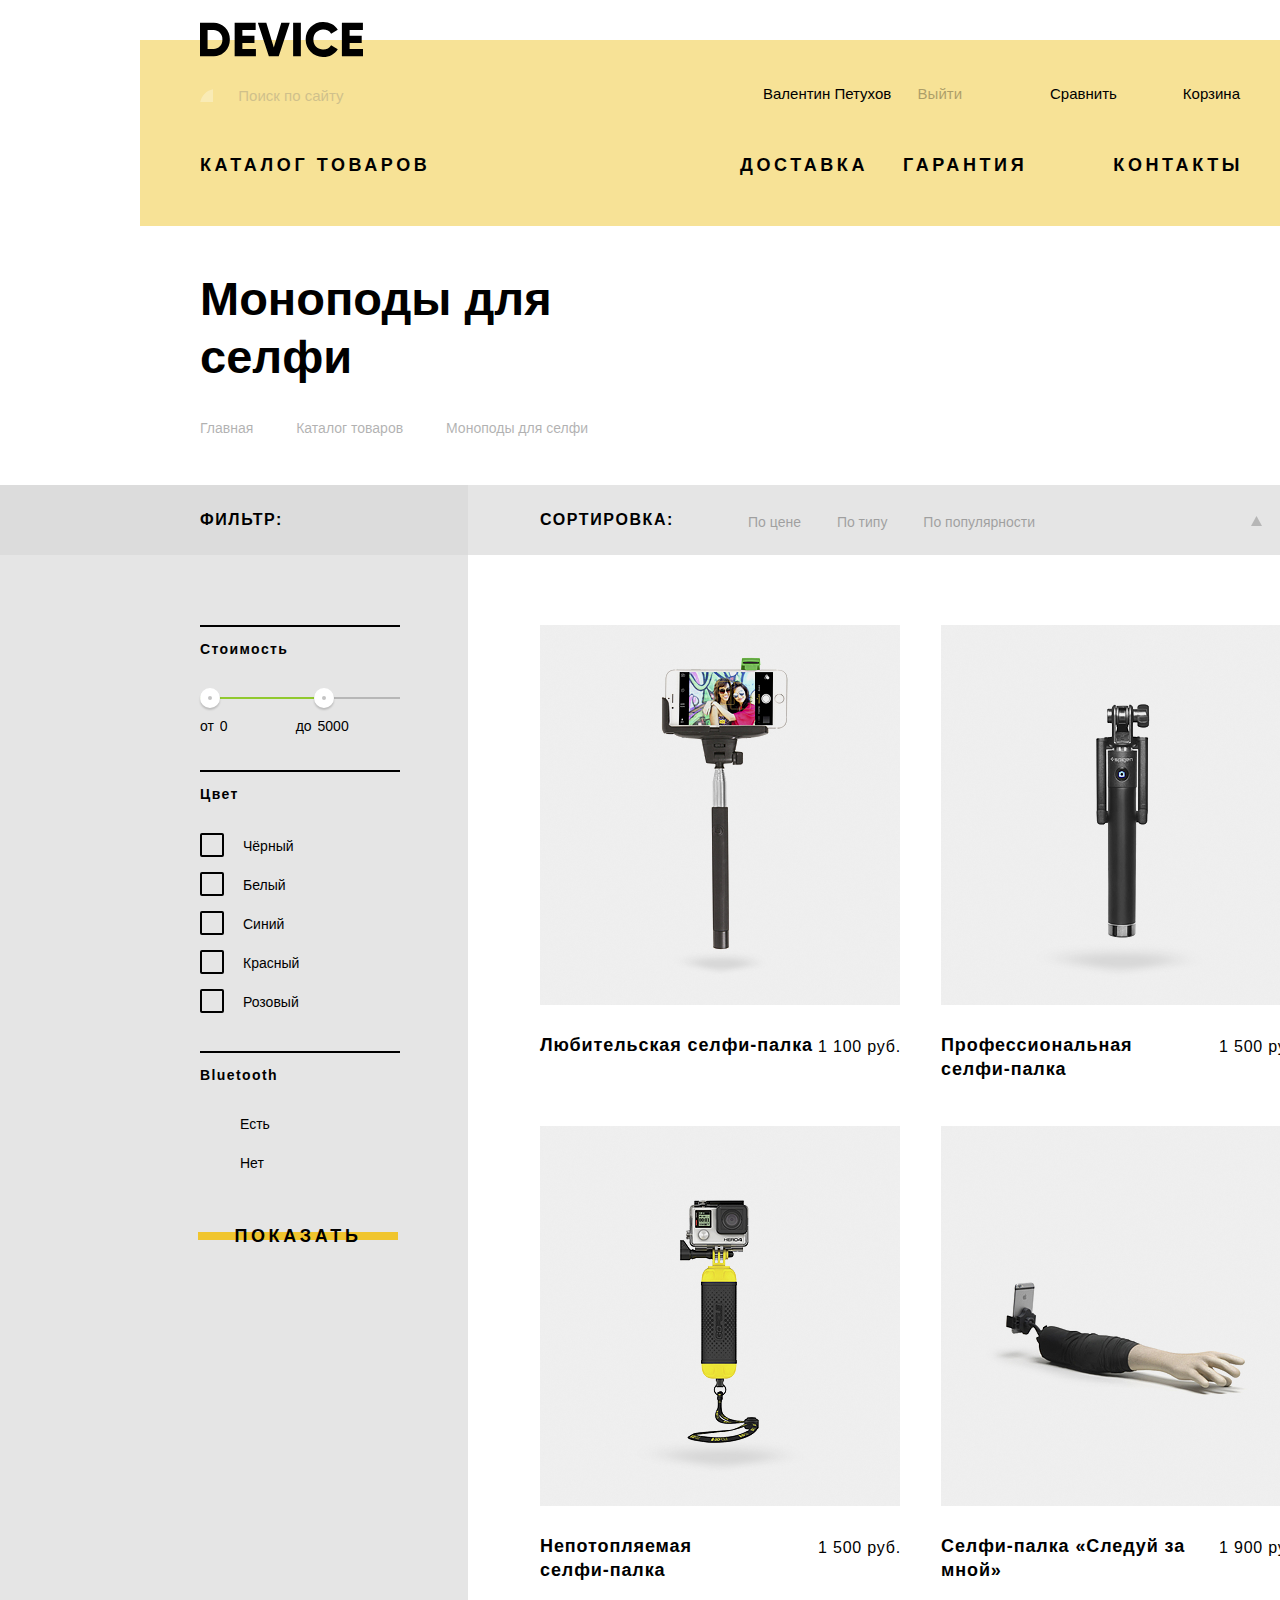
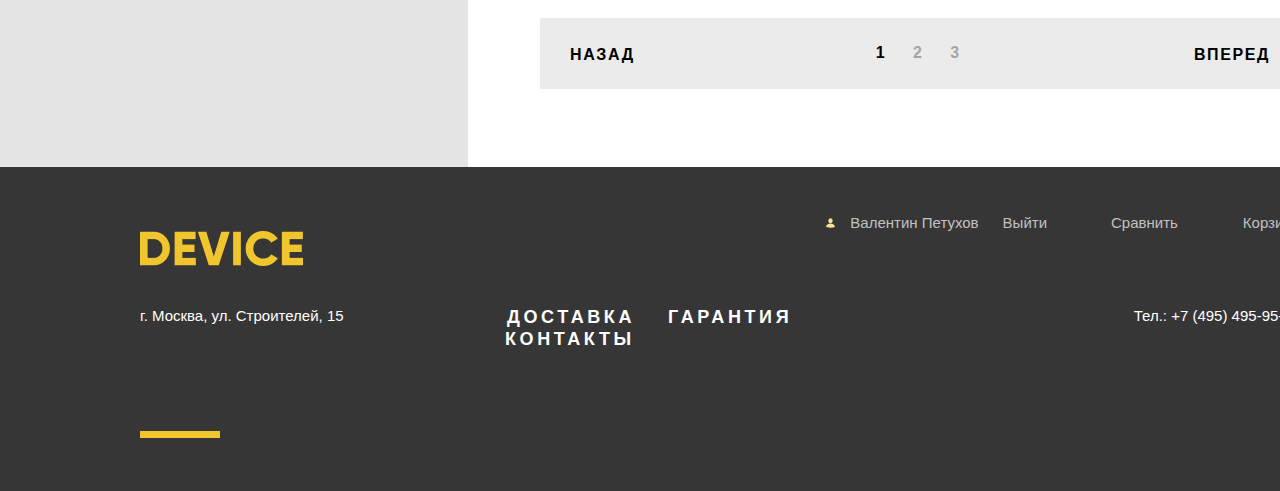
==== commit d45769a6: "all" ====
--- a/catalog.html
+++ b/catalog.html
@@ -23,7 +23,7 @@
       </div>
       <ul class="menu list-unstyled">
         <li class="menu-link profile-name"><a href="#">Валентин Петухов</a></li>
-        <li class="menu-link exit"><a href="#">Выйти</a></li>
+        <li class="menu-link exit"><a class="exit-link" href="#">Выйти</a></li>
         <li class="menu-link compare"><a href="#">Сравнить</a></li>
         <li class="menu-link basket"><a href="#">Корзина</a></li>
       </ul>
@@ -60,6 +60,7 @@
           <li class="arrow-svg"><a href="index.html">Главная</a></li>
           <li class="arrow-svg-two"><a href="#">Каталог товаров</a></li>
           <li><a>Моноподы для селфи</a></li>
+        </ul>
       </div>
     </div>
     <section class="container-catalog-main">
@@ -92,7 +93,7 @@
               </div>
               </fieldset>
              <fieldset class="fieldset filters-color">
-               <legend class="price-filters">Цвет</p>
+               <legend class="price-filters">Цвет</legend>
               <ul class="iltfer-option-list list-unstyled">
                 <li class="filter-option filter-checkbox">
                   <input class="visually-hidden filter-input-checkbox filter-input" type="checkbox" name="black" id="filter-black" checked>
@@ -130,7 +131,6 @@
                 </ul>
               </fieldset>
                 <button class="btn btn-submite" type="submit" value="ПОКАЗАТЬ">ПОКАЗАТЬ</button>
-              </fieldset>
           </form>
           </div>
           </div>
@@ -225,11 +225,11 @@
     <div class="container container-footer">
       <div class="main-footer-wrapper">
         <div class="logo logo-footer">
-          <a href="#"><img src="img/logo-device-2.png" width="163.3" height="34.96" alt="Лого сайта DEVICE"></a>
+          <a href="#"><img src="img/logo-device-2.png" width="163" height="35" alt="Лого сайта DEVICE"></a>
           </div>
           <ul class="wrapper-bottom list-unstyled">
             <li class="wrapper-item-bottom profile-name-footer"><a href="#">Валентин Петухов</a></li>
-            <li class="wrapper-item-bottom exit-footer"><a href="#">Выйти</a></li>
+            <li class="wrapper-item-bottom exit-footer"><a class="exit-link" href="#">Выйти</a></li>
             <li class="wrapper-item-bottom compare-footer"><a href="#">Сравнить</a></li>
             <li class="wrapper-item-bottom basket-footer"><a href="#">Корзина</a></li>
           </ul>
@@ -255,7 +255,6 @@
         <a class="social-academy" href="https://htmlacademy.ru/intensive/htmlcss"></a>
       </div>
     </div>
-  </div>
   </footer>
   <!--<div>
     <h2>Форма обратной связи</h2>
--- a/css/style.css
+++ b/css/style.css
@@ -13,6 +13,11 @@
   --basic-black-rgb: rgba(0, 0, 0, 0.3);
   --basic-black-transparent: rgba(0, 0, 0, 0.2);
   --basic-input-color: rgba(230,230,230,.5);
+  --basic-error-color: #F6DADA;
+  --basic-super-black: rgba(0,0,0,.2);
+  --basick-black-ultra: rgba(0, 0, 0, 0.18);
+  --basick-perfict-white: rgba(230,230,230,0.8);
+  --basick-lower-shadows: rgba(0, 0, 0, 0.4);
 
   --special-yellow: #F7E296;
   --special-green: #91C92F;
@@ -366,7 +371,7 @@
 padding: 6px 0;
 }
 
-.btn-submite:before {
+.btn-submite::before {
   width: 200px;
 }
 
@@ -411,7 +416,7 @@
   width: 200px;
 }
 
-.btn:before {
+.btn::before {
   position: absolute;
   content: '';
   display: block;
@@ -432,7 +437,7 @@
   color: var(--special-yellow);
 }
 
-.btn-catalog-basket:hover:before {
+.btn-catalog-basket:hover::before {
   top: 15px;
   height: 40px;
   margin: 0;
@@ -443,7 +448,7 @@
   color: var(--special-yellow)
 }
 
-.btn:hover:before {
+.btn:hover::before {
   top: 15px;
   height: 40px;
   margin: 0;
@@ -954,7 +959,6 @@
 }
 
 .exit-footer {
-  opacity: 0.7;
   margin-left: -1px;
   padding: 0px;
 }
@@ -1105,8 +1109,8 @@
 .social-academy {
   background-image: url(../img/academy.svg);
   display: block;
-  width: 26.94px;
-  height: 32px;
+  width: 27px;
+  height: 34px;
 }
 
 .social-fb a:hover {
@@ -2048,7 +2052,7 @@
   border:  8px solid var(--basic-white);
   background: #C4C4C4;
   border-radius: 50%;
-  box-shadow: 0px 2px 2px rgba(0, 0, 0, 0.18);
+  box-shadow: 0px 2px 2px var(--basick-black-ultra);
   cursor: pointer;
 }
 
@@ -2124,7 +2128,7 @@
   box-sizing: border-box;
   width: 12px;
   height: 12px;
-  border: 1px solid #000;
+  border: 1px solid var(--basic-black);
   border-radius: 6px;
   cursor: pointer;
 }
@@ -2148,7 +2152,7 @@
   box-sizing: border-box;
   width: 6px;
   height: 6px;
-  border: 1px solid #000;
+  border: 1px solid var(--basic-black);
   border-radius: 3px;
 }
 
@@ -2163,8 +2167,8 @@
   z-index: 10;
   width: 960px;
   height: 550px;
-  background-color: #fff;
-  box-shadow: 0 10px 20px rgba(0,0,0,.2);
+  background-color: var(--basic-white);
+  box-shadow: 0 10px 20px var(--basic-super-black);
   -webkit-transform: translate(-50%,-50%);
   transform: translate(-50%,-50%);
   display: none;
@@ -2194,7 +2198,7 @@
 }
 
 .popup-input-wrap input:invalid {
-  background-color: #F6DADA;
+  background-color: var(--basic-error-color)
 
 }
 
@@ -2203,7 +2207,7 @@
   font-size: 14px;
   line-height: 19px;
   font-family: "Open-sans", "Arial", sans-serif;
-  color: rgba(0, 0, 0, 0.4);
+  color: var(--basick-lower-shadows);
   background-color: var(--basic-input-color);
   border: 0;
   outline: 0;
@@ -2211,7 +2215,7 @@
 }
 
 .modal-window input:hover {
-  background-color: rgba(230,230,230,.8)
+  background-color: var(--basick-perfict-white)
 }
 
 .modal-window input:active,
@@ -2265,7 +2269,7 @@
   height: 55px;
   border-radius: 50%;
   background-color: var(--special-yellow-dark);
-  opacity: 0.5;
+  opacity: 0.2;
   border: 0;
   right: 20px;
   top: 20px;
@@ -2278,8 +2282,8 @@
   top: 50%;
   left: 50%;
   width: 2px;
-  height: 30px;
-  background-color: #fff;
+  height: 25px;
+  background-color: var(--basic-white);
   transform: translate(-50%,-50%) rotate(45deg);
 }
 
@@ -2289,8 +2293,8 @@
   top: 50%;
   left: 50%;
   width: 2px;
-  height: 30px;
-  background-color: #fff;
+  height: 25px;
+  background-color: var(--basic-white);
   -webkit-transform: translate(-50%,-50%) rotate(135deg);
   transform: translate(-50%,-50%) rotate(135deg);
 }
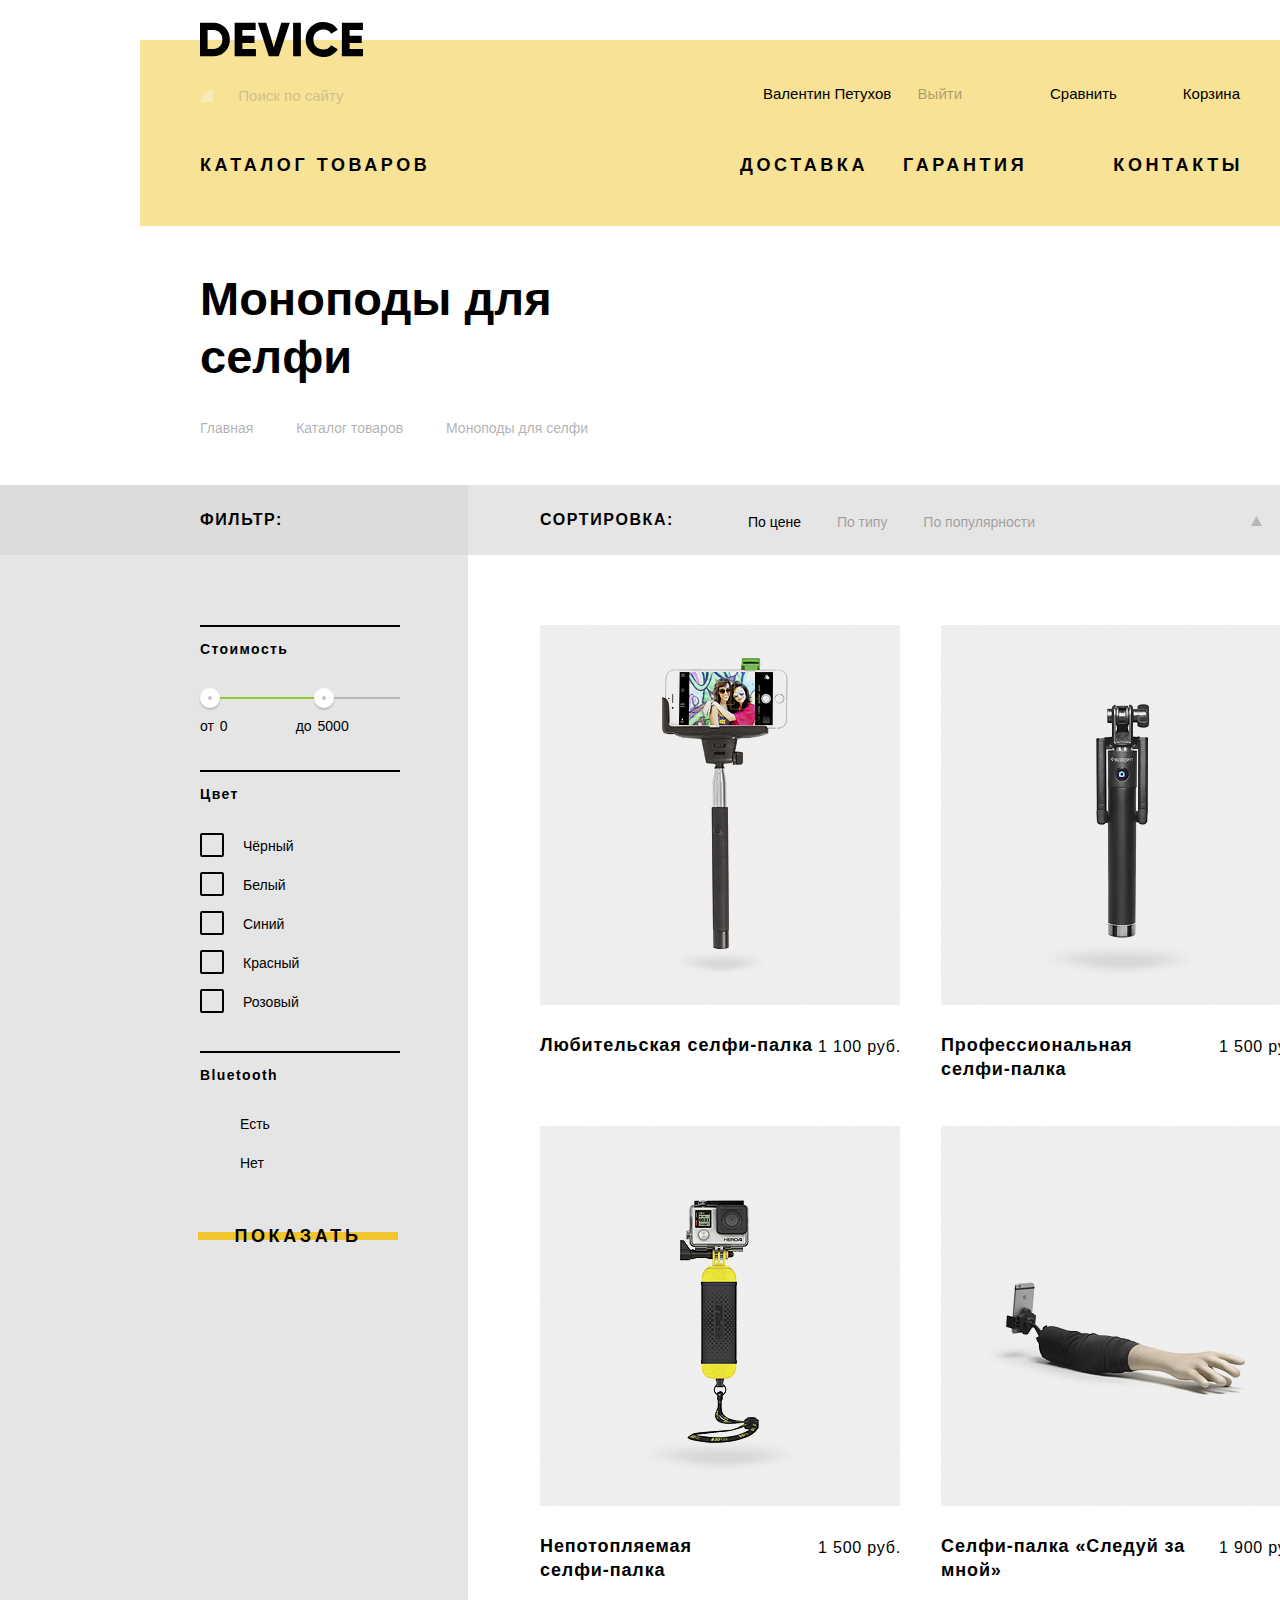
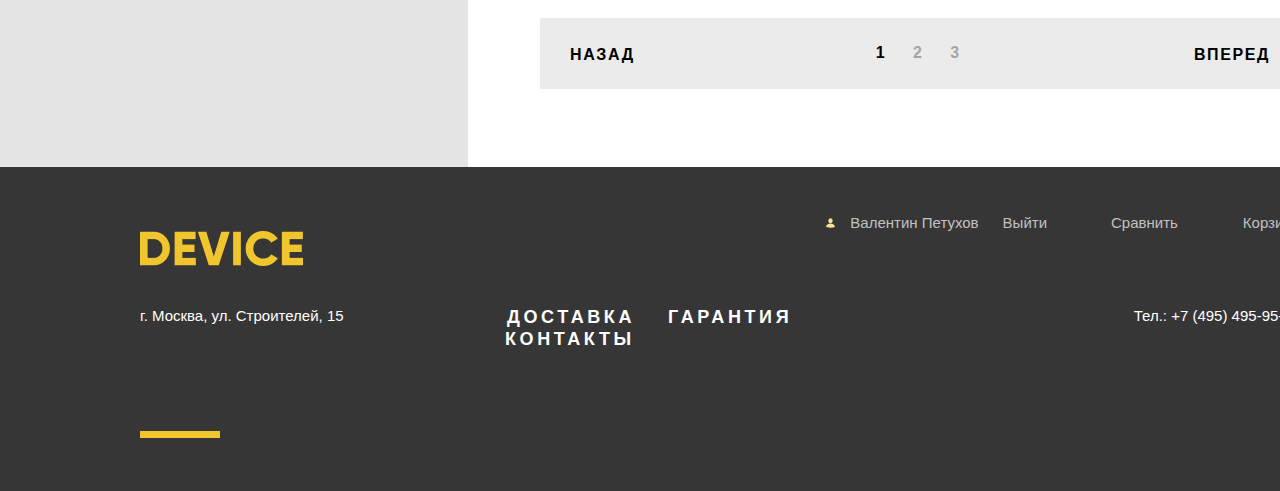
==== commit 529e3b88: "л" ====
--- a/catalog.html
+++ b/catalog.html
@@ -1,5 +1,5 @@
 <!DOCTYPE html>
-<html lang="ru">
+<html class="page" lang="ru">
 
 <head>
   <meta charset="utf-8">
@@ -22,7 +22,7 @@
       </form>
       </div>
       <ul class="menu list-unstyled">
-        <li class="menu-link profile-name"><a href="#">Валентин Петухов</a></li>
+        <li class="menu-link profile-name"><a href="profile">Валентин Петухов</a></li>
         <li class="menu-link exit"><a class="exit-link" href="#">Выйти</a></li>
         <li class="menu-link compare"><a href="#">Сравнить</a></li>
         <li class="menu-link basket"><a href="#">Корзина</a></li>
@@ -35,12 +35,12 @@
           <ul class="navigation-second list-unstyled">
             <li>
              <ul class="list-unstyled popup">
-               <li class="navigation-second-item first-row"><a href="catalog.html">Виртуальная реальность</a></li>
-               <li class="navigation-second-item first-row"><a href="catalog.html">Фитнес-браслеты</a></li>
-               <li class="navigation-second-item"><a href="catalog.html">Квадрокоптеры</a></li>
-               <li class="navigation-second-item two-row"><a href="catalog.html"> Моноподы для селфи</a></li>
-               <li class="navigation-second-item three-row"><a href="catalog.html">Умные часы</a></li>
-               <li class="navigation-second-item"><a href="catalog.html">Экшн-камеры</a></li>
+              <li class="navigation-second-item first-row"><a href="virtual.html">Виртуальная реальность</a></li>
+              <li class="navigation-second-item first-row"><a href="fitness.html">Фитнес-браслеты</a></li>
+              <li class="navigation-second-item"><a href="copter.html">Квадрокоптеры</a></li>
+              <li class="navigation-second-item two-row"><a href="catalog.html"> Моноподы для селфи</a></li>
+              <li class="navigation-second-item three-row"><a href="watch.html">Умные часы</a></li>
+              <li class="navigation-second-item"><a href="camera.html">Экшн-камеры</a></li>
              </ul>
             </li>
            </ul>
@@ -139,9 +139,9 @@
           <div class="sort">
             <h2 class="sort-title">Сортировка:</h2>
             <ul class="sort-list list-unstyled">
-              <li><a href="">По цене</a></li>
-              <li><a href="">По типу</a></li>
-              <li><a href="">По популярности</a></li>
+              <li><a class="active-link" href="">По цене</a></li>
+              <li><a class="non-active-link" href="">По типу</a></li>
+              <li><a class="non-active-link" href="">По популярности</a></li>
             </ul>
           </div>
           <ul class="catalog-list list-unstyled">
@@ -155,7 +155,7 @@
                 </div>
               </div>
               <div class="name-price-container">
-              <h3 class="item-catalog-name"><a class="product-name" href="shop.html">Любительская селфи-палка</a></h3>
+              <h3 class="item-catalog-name"><a class="product-name" href="amateur.html">Любительская селфи-палка</a></h3>
               <span class="price">1 100 руб.</span>
               </div>
             </li>
@@ -164,12 +164,12 @@
                 <img class="img-catalog-item" src="img/catalog-item-2jpg.jpg" width="360" height="380"
                   alt="Профессиональная селфи палка">
                 <div class="button-container">
-                  <button type="button" class="btn btn-catalog-basket"><span class="v-korziny">В корзину</span></button>
-                  <button type="button" class="button-comparison">Добавить к сравнению</button>
-                </div>
-              </div>
-              <div class="name-price-container">
-              <h3 class="item-catalog-name"><a class="product-name" href="shop.html">Профессиональная
+                  <button type="button" class="btn btn-catalog-basket">В корзину</button>
+                  <button type="button" class="button-comparison">Добавить к сравнению</button>
+                </div>
+              </div>
+              <div class="name-price-container">
+              <h3 class="item-catalog-name"><a class="product-name" href="pro-selfie.html">Профессиональная
                 селфи-палка</a></h3>
               <span class="price">1&nbsp;500&nbsp;руб.</span>
               </div>
@@ -184,7 +184,7 @@
                 </div>
               </div>
               <div class="name-price-container">
-              <h3 class="item-catalog-name"><a class="product-name" href="shop.html">Непотопляемая 
+              <h3 class="item-catalog-name"><a class="product-name" href="unsinkable.html">Непотопляемая 
                 селфи-палка</a></h3>
               <span class="price">1 500 руб.</span>
               </div>
@@ -200,7 +200,7 @@
                 </div>
               </div>
               <div class="name-price-container">
-              <h3 class="item-catalog-name"><a class="product-name" href="shop.html">Селфи-палка «Следуй за
+              <h3 class="item-catalog-name"><a class="product-name" href="follow.html">Селфи-палка «Следуй за
                 мной»</a></h3>
               <span class="price">1 900 руб.</span>
               </div>
@@ -225,10 +225,10 @@
     <div class="container container-footer">
       <div class="main-footer-wrapper">
         <div class="logo logo-footer">
-          <a href="#"><img src="img/logo-device-2.png" width="163" height="35" alt="Лого сайта DEVICE"></a>
+          <a href="index.html"><img src="img/logo-device-2.png" width="163" height="35" alt="Лого сайта DEVICE"></a>
           </div>
           <ul class="wrapper-bottom list-unstyled">
-            <li class="wrapper-item-bottom profile-name-footer"><a href="#">Валентин Петухов</a></li>
+            <li class="wrapper-item-bottom profile-name-footer"><a href="profile">Валентин Петухов</a></li>
             <li class="wrapper-item-bottom exit-footer"><a class="exit-link" href="#">Выйти</a></li>
             <li class="wrapper-item-bottom compare-footer"><a href="#">Сравнить</a></li>
             <li class="wrapper-item-bottom basket-footer"><a href="#">Корзина</a></li>
--- a/css/style.css
+++ b/css/style.css
@@ -1482,6 +1482,14 @@
   justify-content: space-between;
 }
 
+.active-link {
+  opacity: 1;
+}
+
+.non-active-link {
+  opacity: 0.3;
+}
+
 .arrow-svg {
   position: relative;
 }
@@ -1627,7 +1635,6 @@
   line-height: 19px;
   font-family: "Open-sans", "Arial", sans-serif;
   color: var(--basic-black);
-  opacity: 0.3;
 }
 
 .button-nav {
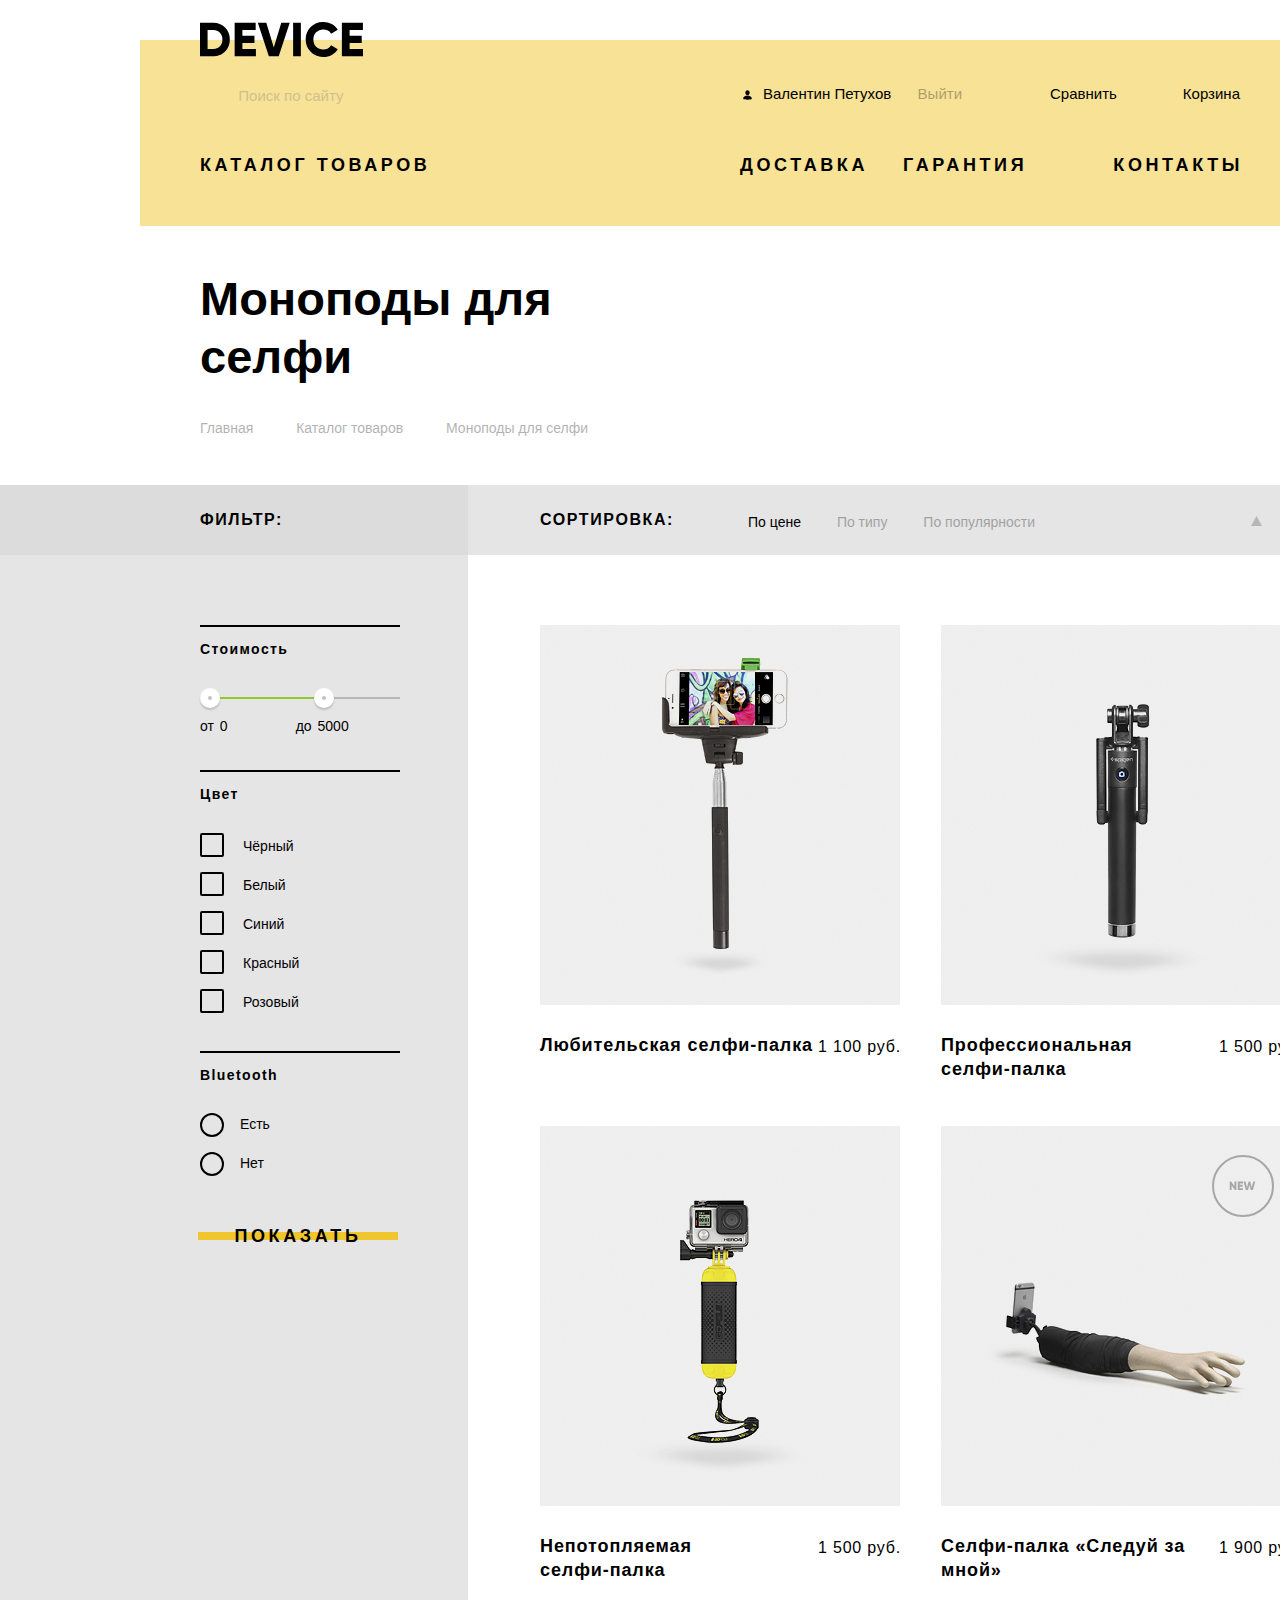
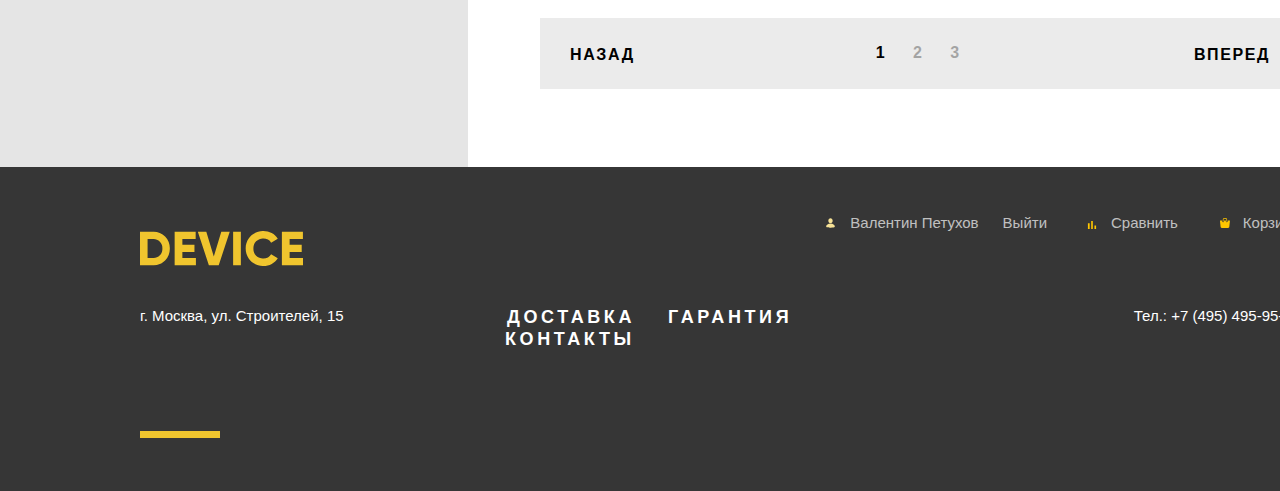
==== commit fc89c5c0: "feix" ====
--- a/catalog.html
+++ b/catalog.html
@@ -11,7 +11,7 @@
 <body>
   <header class="main-header catalog-header">
     <div class="logo header-logo">
-      <a href="index.html"><img class="img-header" src="img/logo-device-1.svg" width="163" height="35"
+      <a href="index.html"><img class="img-header" src="img/logodevice1.svg" width="163" height="35"
           alt="Логотип сайта DEVICE"></a>
     </div>
     <div class="main-header-wrapper">
@@ -147,7 +147,7 @@
           <ul class="catalog-list list-unstyled">
             <li>
               <div class="catalog-item">
-                <img class="img-catalog-item" src="img/catalog-item-1jpg.jpg" width="360" height="380"
+                <img class="img-catalog-item" src="img/catalogitem1jpg.jpg" width="360" height="380"
                   alt="Любительская селфи палка">
                 <div class="button-container">
                   <button type="button" class="btn btn-catalog-basket">В корзину</button>
@@ -161,7 +161,7 @@
             </li>
             <li>
               <div class="catalog-item">
-                <img class="img-catalog-item" src="img/catalog-item-2jpg.jpg" width="360" height="380"
+                <img class="img-catalog-item" src="img/catalogitem2jpg.jpg" width="360" height="380"
                   alt="Профессиональная селфи палка">
                 <div class="button-container">
                   <button type="button" class="btn btn-catalog-basket">В корзину</button>
@@ -176,7 +176,7 @@
             </li>
             <li>
               <div class="catalog-item">
-                <img class="img-catalog-item" src="img/catalog-item-3jpg.jpg" width="360" height="380"
+                <img class="img-catalog-item" src="img/catalogitem3jpg.jpg" width="360" height="380"
                   alt="Непотопляемая селфи палка">
                 <div class="button-container">
                   <button type="button" class="btn btn-catalog-basket">В корзину</button>
@@ -191,7 +191,7 @@
             </li>
             <li>
               <div class="catalog-item new-before">
-                <img class="img-catalog-item" src="img/catalog-item-4jpg.jpg" width="360" height="380"
+                <img class="img-catalog-item" src="img/catalogitem4jpg.jpg" width="360" height="380"
                   alt="Селфи палка Следуй за мной
                   ">
                 <div class="button-container">
@@ -225,7 +225,7 @@
     <div class="container container-footer">
       <div class="main-footer-wrapper">
         <div class="logo logo-footer">
-          <a href="index.html"><img src="img/logo-device-2.png" width="163" height="35" alt="Лого сайта DEVICE"></a>
+          <a href="index.html"><img src="img/footerlogo.svg" width="163" height="35" alt="Лого сайта DEVICE"></a>
           </div>
           <ul class="wrapper-bottom list-unstyled">
             <li class="wrapper-item-bottom profile-name-footer"><a href="profile">Валентин Петухов</a></li>
--- a/css/style.css
+++ b/css/style.css
@@ -900,7 +900,7 @@
 .entrance-footer::before {
   content: "";
   position: absolute;
-  background-image: url(../img/entrance-footer.svg);
+  background-image: url(../img/entrancefooter.svg);
   width: 9px;
   height: 10px;
   right: 56px;
@@ -924,7 +924,7 @@
 .basket-footer::before {
   position: absolute;
   content: "";
-  background-image: url(../img/basket-footer.svg);
+  background-image: url(../img/basketfooter.svg);
   width: 10px;
   height: 10px;
   top: 5px;
@@ -947,7 +947,7 @@
 .compare-footer::before {
   content: "";
   position: absolute;
-  background-image: url(../img/compare-footer.svg);
+  background-image: url(../img/comparefooter.svg);
   width: 10px;
   height: 10px;
   right: 81px;
@@ -974,7 +974,7 @@
 .profile-name-footer::before {
   content: "";
   position: absolute;
-  background-image: url(../img/footer-profile-name.svg);
+  background-image: url(../img/footerprofilename.svg);
   width: 9px;
   height: 10px;
   background-repeat: no-repeat;
@@ -1267,33 +1267,33 @@
 }
 
 .virtual a::after {
-  background-image: url(../img/popular-1.svg);
+  background-image: url(../img/popular1.svg);
   background-size: 97px 55px;
 }
 
 .selfie a::after {
-  background-image: url(../img/popular-2.svg);
+  background-image: url(../img/popular2.svg);
   background-size: 86px 117px;
   padding-top: 8px
 }
 
 .camera a::after {
-  background-image: url(../img/popular-3.svg);
+  background-image: url(../img/popular3.svg);
   background-size: 71px 87px;
 }
 
 .fitness a::after {
-  background-image: url(../img/popular-4.svg);
+  background-image: url(../img/popular4.svg);
   background-size: 107px 65px;
 }
 
 .watch a::after {
-  background-image: url(../img/popular-5.svg);
+  background-image: url(../img/popular5.svg);
   background-size: 56px 98px;
 }
 
 .copter a::after {
-  background-image: url(../img/popular-6.svg);
+  background-image: url(../img/popular6.svg);
   background-size: 132px 69px;
 }
 
@@ -1365,7 +1365,7 @@
 .profile-name::before {
   content: "";
   position: absolute;
-  background-image: url(../img/profile-svg.svg);
+  background-image: url(../img/profilesvg.svg);
   width: 9px;
   height: 10px;
   background-position: 0 0;
@@ -1429,7 +1429,7 @@
 .sort::before {
   position: absolute;
   content: "";
-  background-image: url(../img/Vector-catalog.svg);
+  background-image: url(../img/vectorcatalog.svg);
   width: 11px;
   height: 11px;
   background-repeat: no-repeat;
@@ -1442,7 +1442,7 @@
 .sort::after {
   position: absolute;
   content: "";
-  background-image: url(../img/Vector-catalog.svg);
+  background-image: url(../img/vectorcatalog.svg);
   width: 11px;
   height: 11px;
   background-repeat: no-repeat;
@@ -1457,7 +1457,7 @@
 .new-before::before {
   position: absolute;
   content: "";
-  background-image: url(../img/new-svg.svg);
+  background-image: url(../img/newsvg.svg);
   width: 62px;
   height: 62px;
   left: 271px;
@@ -1753,7 +1753,7 @@
 .services-discription-delivery::before {
   content: "";
   position: absolute;
-  background-image: url(../img/delivery-man.svg);
+  background-image: url(../img/deliveryman.svg);
   width: 136px;
   height: 164px;
   left: 622px;
@@ -1883,7 +1883,7 @@
 .search-container::before {
   position: absolute;
   content: "";
-  background-image: url(../img/Vector.svg);
+  background-image: url(../img/vector.svg);
   width: 13px;
   height: 13px;
   left: 60px;
@@ -1977,7 +1977,7 @@
   position: absolute;
   left: -40px;
   top: -2px;
-  background-image: url(../img/radio-input.svg);
+  background-image: url(../img/radioinput.svg);
   width: 24px;
   height: 24px;
 }
@@ -1989,7 +1989,7 @@
   left: -32px;
   width: 8px;
   height: 8px;
-  background-image: url(../img/radio-checked.svg);
+  background-image: url(../img/radiochecked.svg);
 }
 
 .input-button {
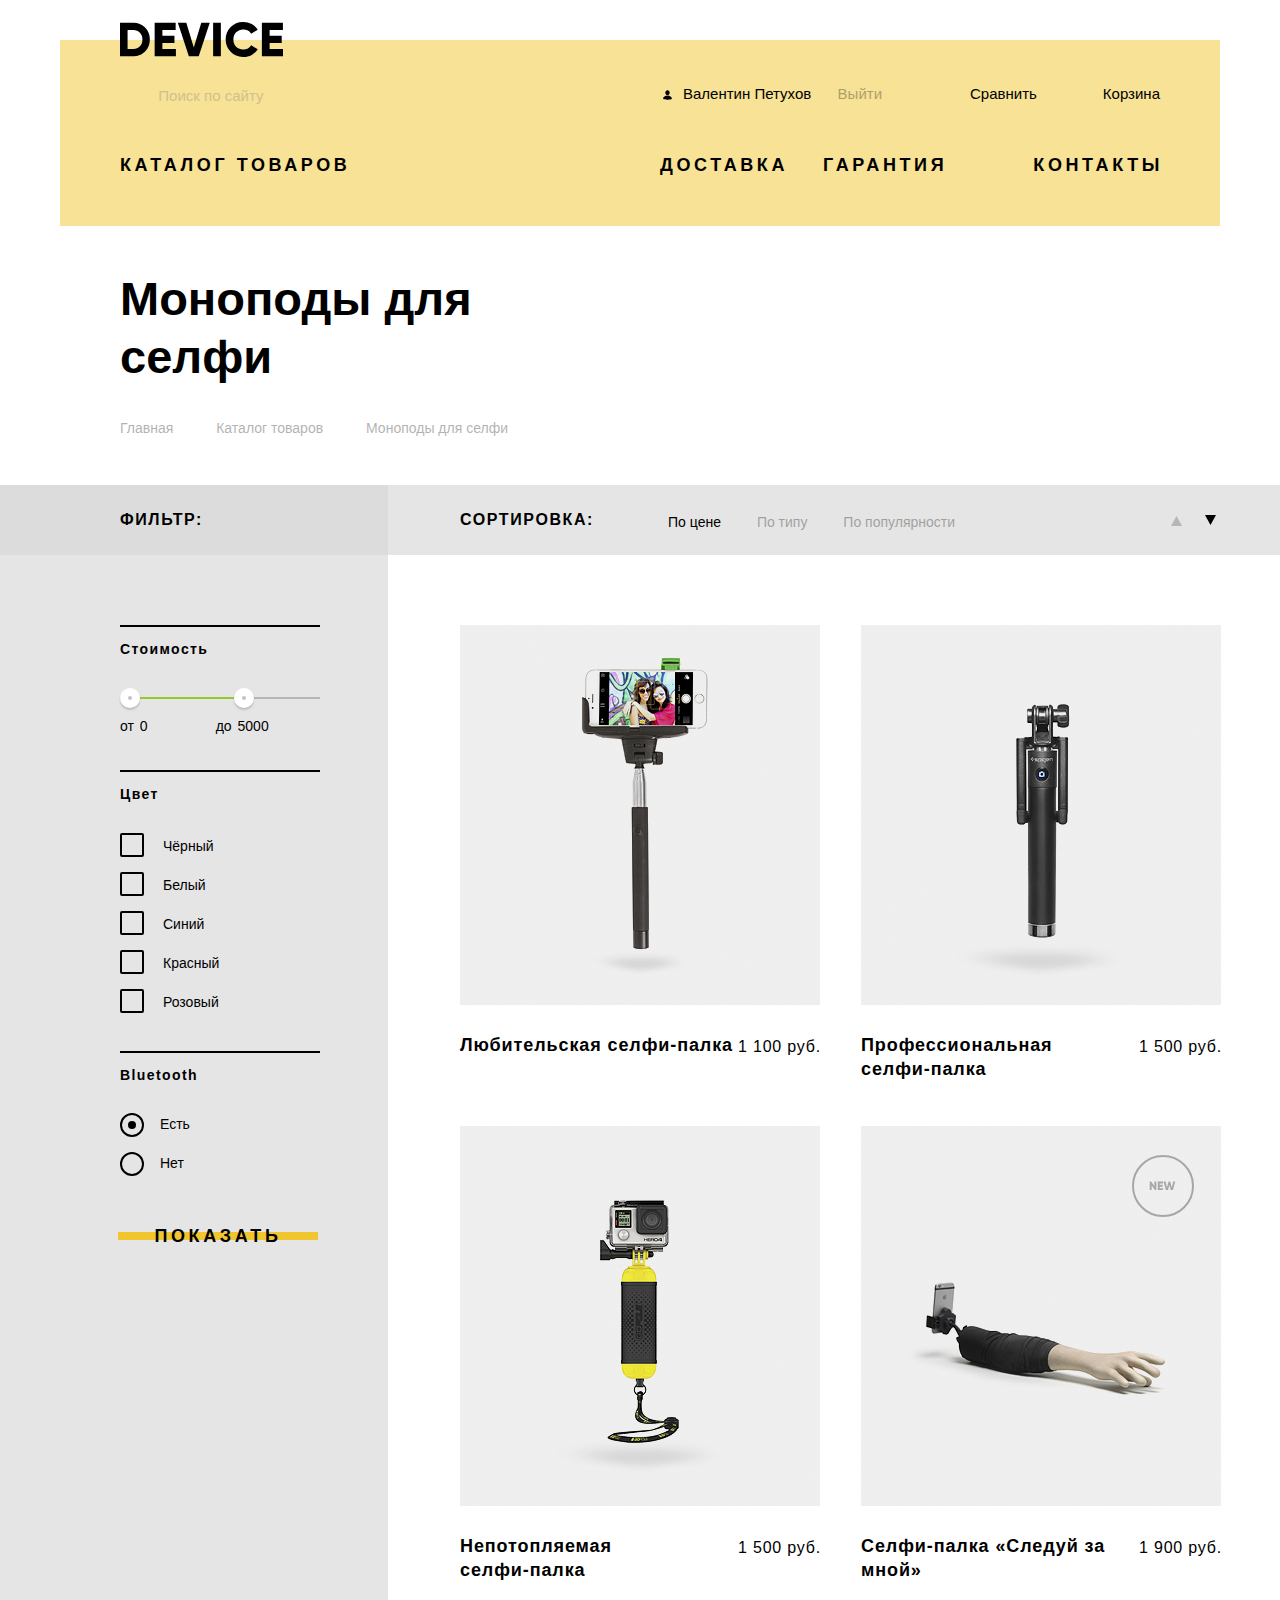
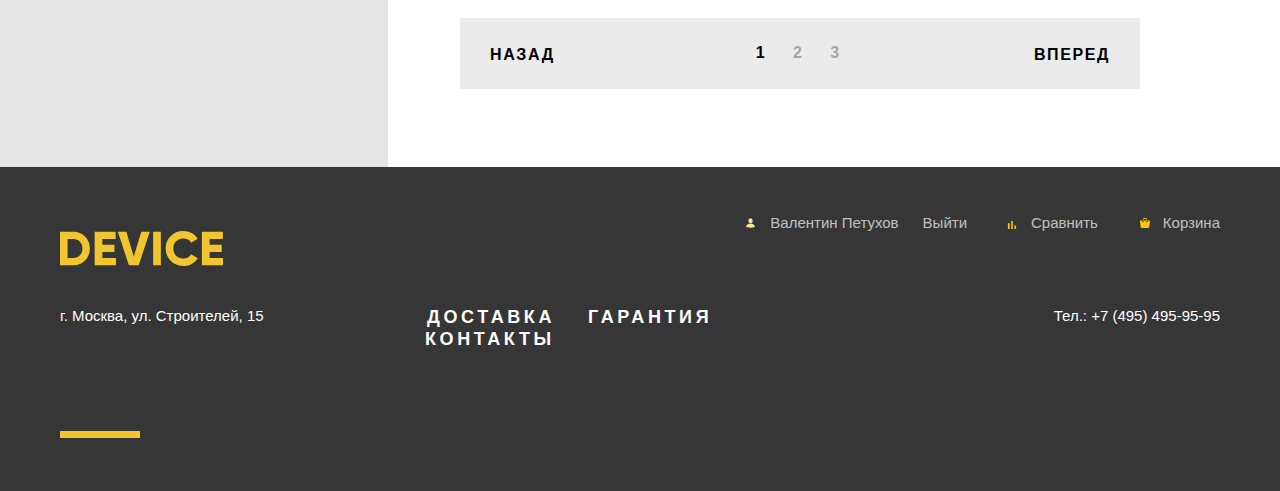
==== commit 5bd356bf: "c" ====
--- a/catalog.html
+++ b/catalog.html
@@ -121,7 +121,7 @@
                 <legend class="price-filters filters-bluetooth">Bluetooth</legend>
                 <ul class="filters-radio-input-list list-unstyled">
                   <li class="filters-radio-input filter-checkbox">
-                    <input class="visually-hidden filters-radio-checkbox filters-radio" type="radio" name="Bluetooth" value="exist" id="fiels-exist">
+                    <input class="visually-hidden filters-radio-checkbox filters-radio" type="radio" name="Bluetooth" value="exist" id="fiels-exist" checked>
                     <label for="fiels-exist">Есть</label>
                   </li>
                   <li class="filters-radio-input filter-checkbox">
--- a/css/style.css
+++ b/css/style.css
@@ -76,7 +76,7 @@
 }
 
 body {
-  min-width: 1440px;
+  min-width: 1200px;
   margin: 0;
   padding: 0;
   font-size: 14px;
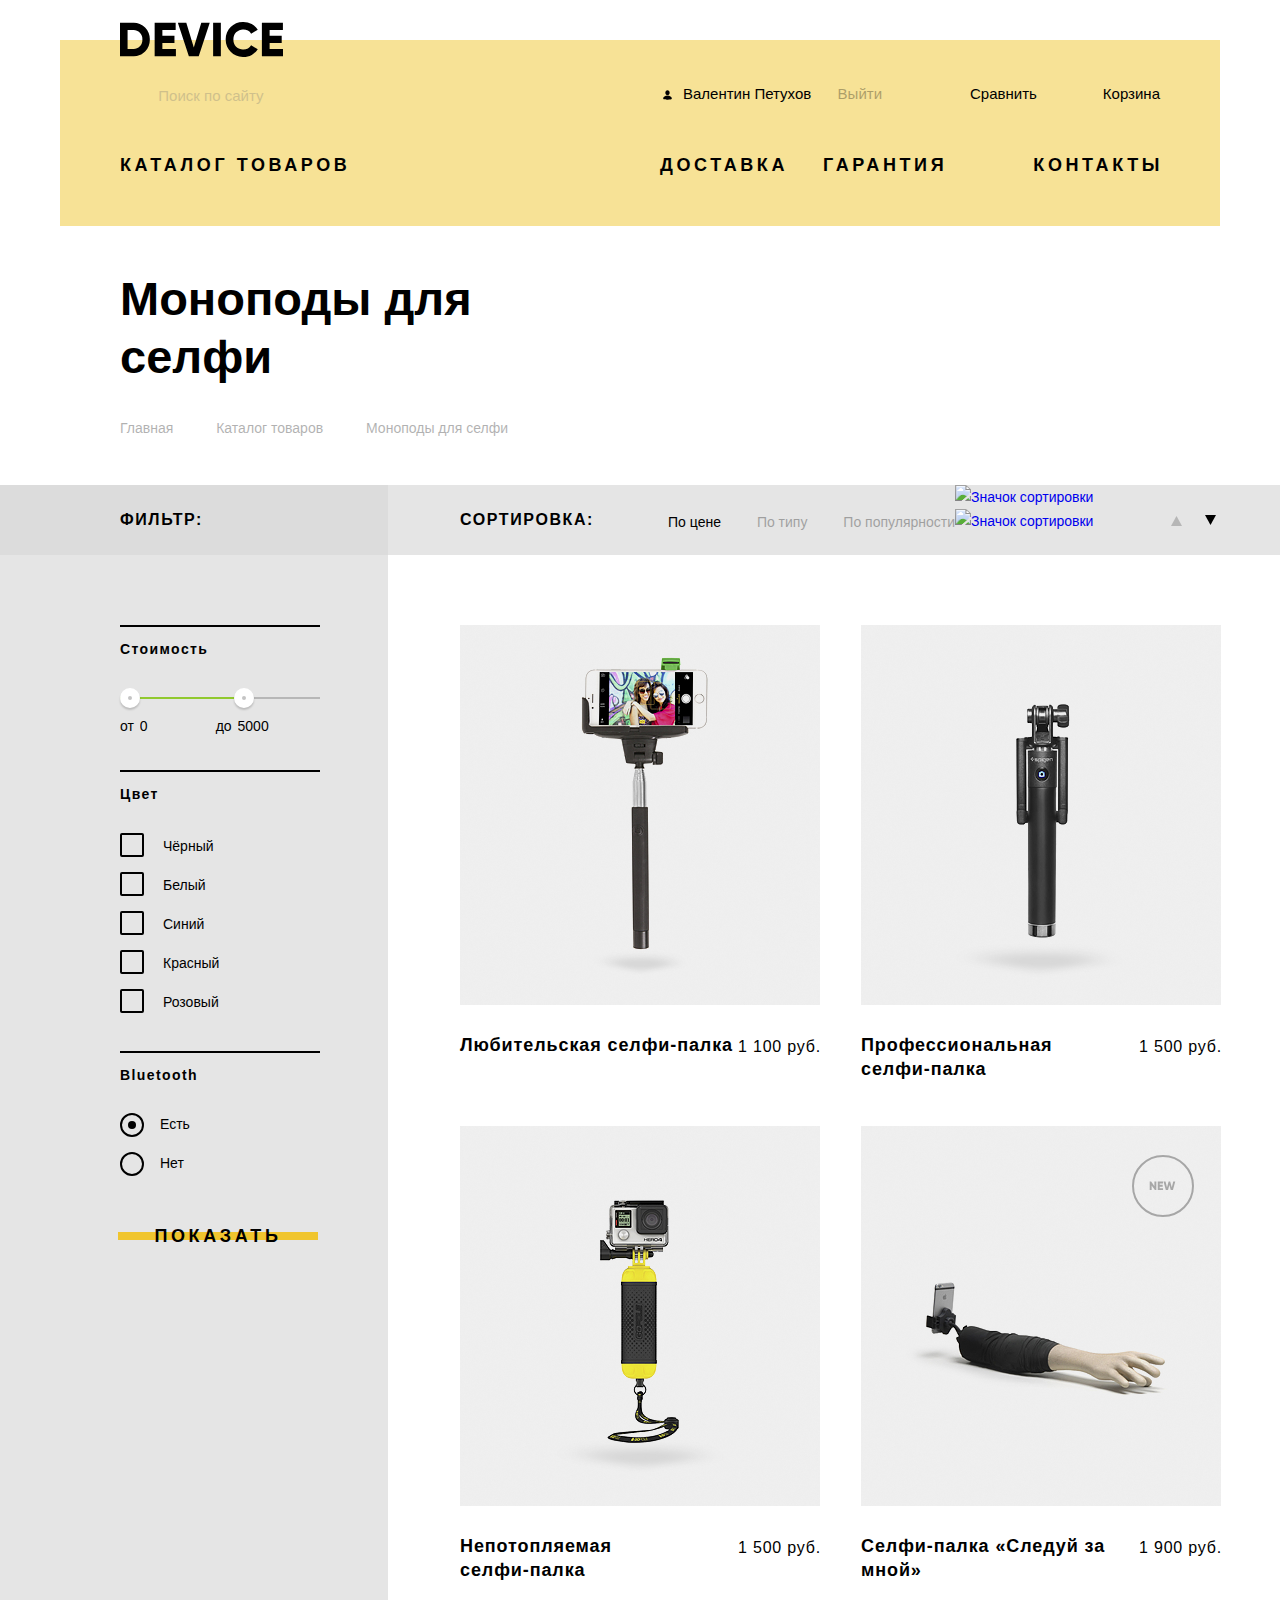
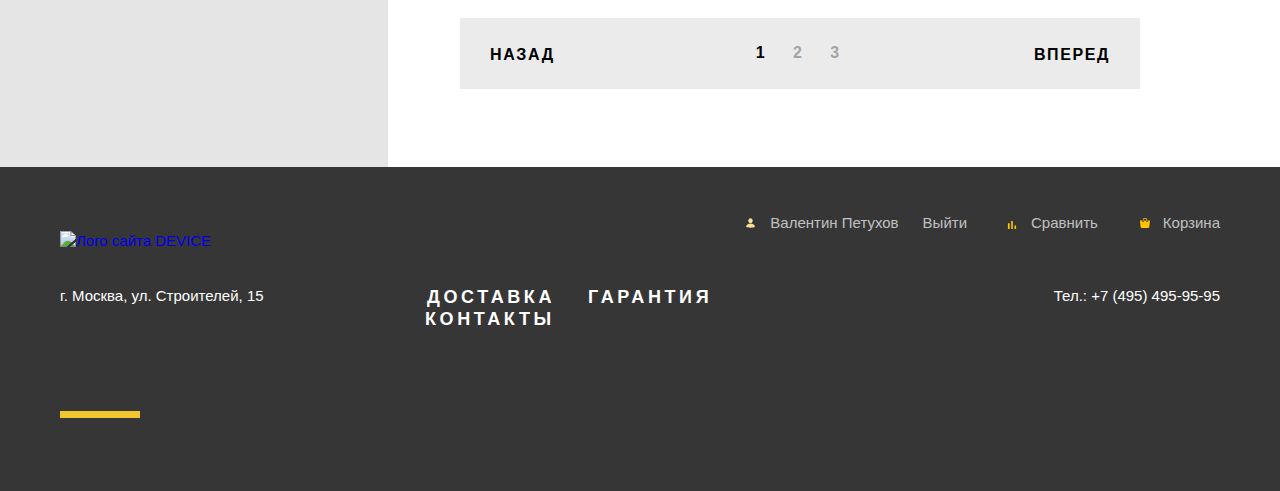
==== commit 33d8aca8: "s" ====
--- a/catalog.html
+++ b/catalog.html
@@ -11,7 +11,7 @@
 <body>
   <header class="main-header catalog-header">
     <div class="logo header-logo">
-      <a href="index.html"><img class="img-header" src="img/logodevice1.svg" width="163" height="35"
+      <a href="index.html"><img class="img-header" src="img/logo-device-1.svg" width="163" height="35"
           alt="Логотип сайта DEVICE"></a>
     </div>
     <div class="main-header-wrapper">
@@ -143,11 +143,22 @@
               <li><a class="non-active-link" href="">По типу</a></li>
               <li><a class="non-active-link" href="">По популярности</a></li>
             </ul>
+            <ul class="vector-list list-unstyled">
+              <li>
+              <a href="#" class="sort-tringle link-vector">
+                <img class="vector-hover decrease" src="img/vector-catalog.svg" width="11" height="10" alt="Значок сортировки">
+              </a>
+              </li>
+              <li>
+              <a href="#" class="sort-tringle">
+                <img class="vector-hover" src="img/vector-catalog.svg" width="11" height="10" alt="Значок сортировки"></a>
+              </li>
+            </ul>
           </div>
           <ul class="catalog-list list-unstyled">
             <li>
               <div class="catalog-item">
-                <img class="img-catalog-item" src="img/catalogitem1jpg.jpg" width="360" height="380"
+                <img class="img-catalog-item" src="img/catalog-item-1jpg.jpg" width="360" height="380"
                   alt="Любительская селфи палка">
                 <div class="button-container">
                   <button type="button" class="btn btn-catalog-basket">В корзину</button>
@@ -161,7 +172,7 @@
             </li>
             <li>
               <div class="catalog-item">
-                <img class="img-catalog-item" src="img/catalogitem2jpg.jpg" width="360" height="380"
+                <img class="img-catalog-item" src="img/catalog-item-2jpg.jpg" width="360" height="380"
                   alt="Профессиональная селфи палка">
                 <div class="button-container">
                   <button type="button" class="btn btn-catalog-basket">В корзину</button>
@@ -176,7 +187,7 @@
             </li>
             <li>
               <div class="catalog-item">
-                <img class="img-catalog-item" src="img/catalogitem3jpg.jpg" width="360" height="380"
+                <img class="img-catalog-item" src="img/catalog-item-3jpg.jpg" width="360" height="380"
                   alt="Непотопляемая селфи палка">
                 <div class="button-container">
                   <button type="button" class="btn btn-catalog-basket">В корзину</button>
@@ -191,7 +202,7 @@
             </li>
             <li>
               <div class="catalog-item new-before">
-                <img class="img-catalog-item" src="img/catalogitem4jpg.jpg" width="360" height="380"
+                <img class="img-catalog-item" src="img/catalog-item-4jpg.jpg" width="360" height="380"
                   alt="Селфи палка Следуй за мной
                   ">
                 <div class="button-container">
@@ -200,8 +211,7 @@
                 </div>
               </div>
               <div class="name-price-container">
-              <h3 class="item-catalog-name"><a class="product-name" href="follow.html">Селфи-палка «Следуй за
-                мной»</a></h3>
+              <h3 class="item-catalog-name"><a class="product-name nowrap" href="follow.html">Селфи-палка «Следуй за<br>мной»</a></h3>
               <span class="price">1 900 руб.</span>
               </div>
             </li>
@@ -225,7 +235,7 @@
     <div class="container container-footer">
       <div class="main-footer-wrapper">
         <div class="logo logo-footer">
-          <a href="index.html"><img src="img/footerlogo.svg" width="163" height="35" alt="Лого сайта DEVICE"></a>
+          <a href="index.html"><img src="img/footer-logo.svg" width="163" height="35" alt="Лого сайта DEVICE"></a>
           </div>
           <ul class="wrapper-bottom list-unstyled">
             <li class="wrapper-item-bottom profile-name-footer"><a href="profile">Валентин Петухов</a></li>
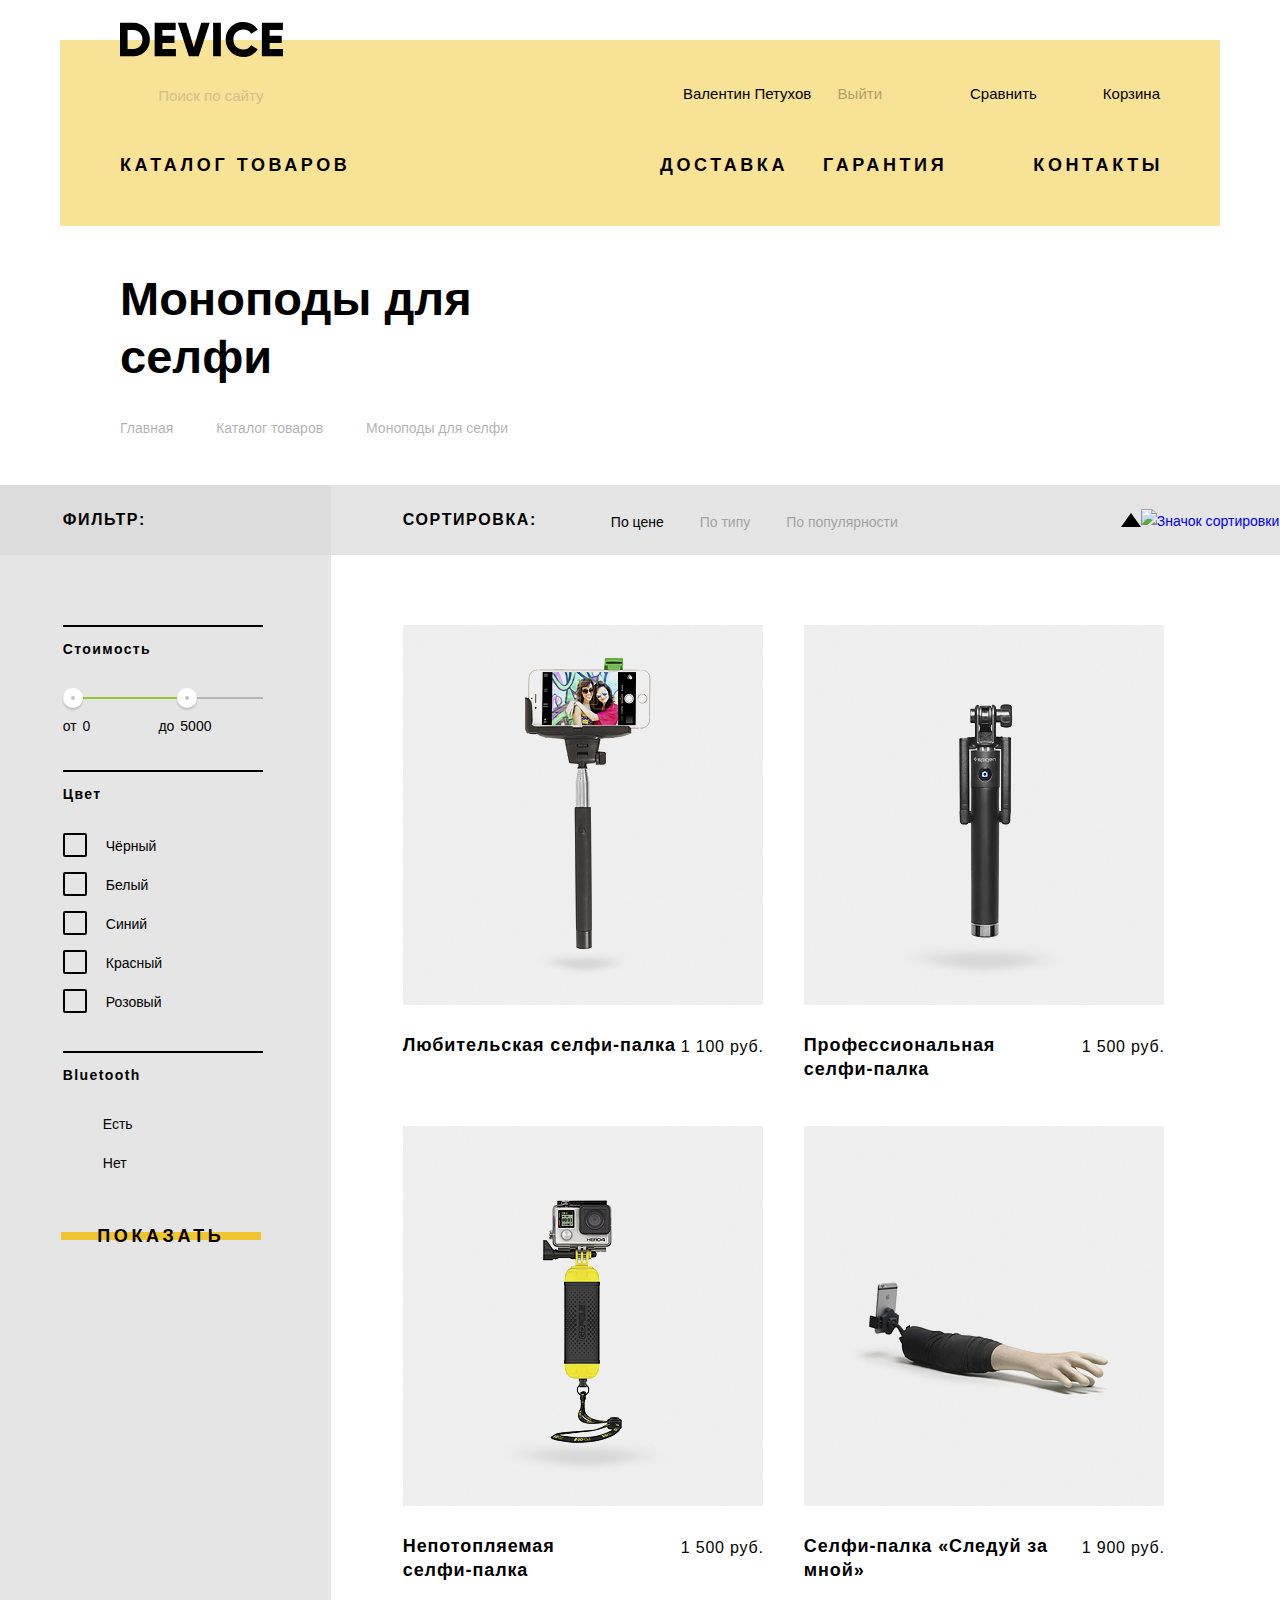
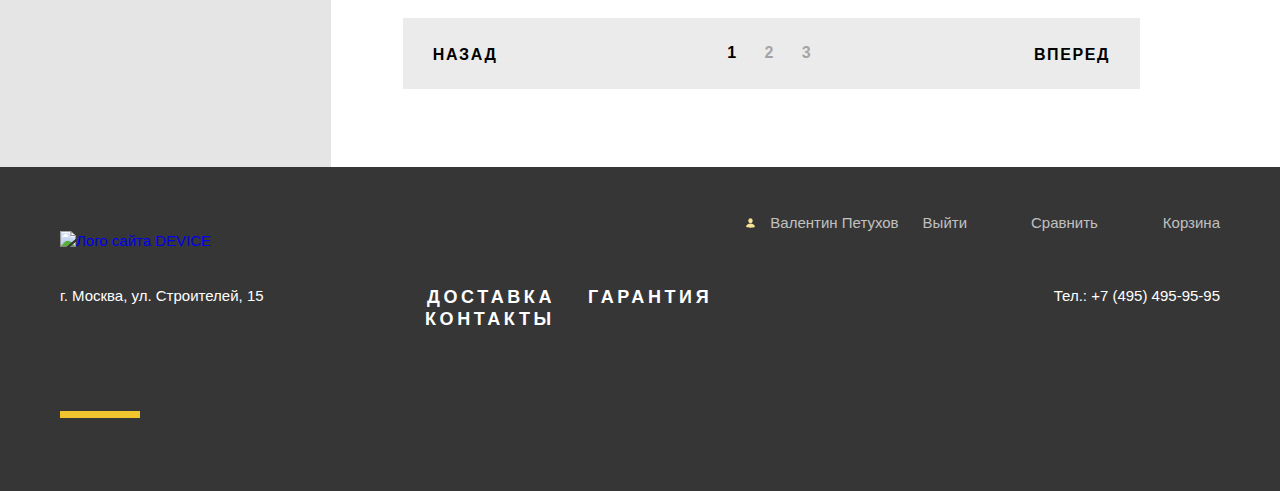
==== commit 5e0bbf37: "." ====
--- a/catalog.html
+++ b/catalog.html
@@ -145,9 +145,11 @@
             </ul>
             <ul class="vector-list list-unstyled">
               <li>
-              <a href="#" class="sort-tringle link-vector">
-                <img class="vector-hover decrease" src="img/vector-catalog.svg" width="11" height="10" alt="Значок сортировки">
-              </a>
+                <button class="btn-sort btn_increase" type="button" area-lavel="Кнопка сортировки по возрастанию">
+                  <span class='visually-hidden'>
+                    Сортировка по возрастанию
+                  </span>
+                </button>
               </li>
               <li>
               <a href="#" class="sort-tringle">
--- a/css/style.css
+++ b/css/style.css
@@ -1,6 +1,6 @@
 :root {
   --basic-black: #000000;
-  --basc-dark: #363636;
+  --basic-dark: #363636;
   --basic-white: #FFFFFF;
   --basic-grey: #464646;
   --basic-half-grey: #7E7E7E;
@@ -15,9 +15,9 @@
   --basic-input-color: rgba(230,230,230,.5);
   --basic-error-color: #F6DADA;
   --basic-super-black: rgba(0,0,0,.2);
-  --basick-black-ultra: rgba(0, 0, 0, 0.18);
-  --basick-perfict-white: rgba(230,230,230,0.8);
-  --basick-lower-shadows: rgba(0, 0, 0, 0.4);
+  --basic-black-ultra: rgba(0, 0, 0, 0.18);
+  --basic-perfict-white: rgba(230,230,230,0.8);
+  --basic-lower-shadows: rgba(0, 0, 0, 0.4);
 
   --special-yellow: #F7E296;
   --special-green: #91C92F;
@@ -81,7 +81,7 @@
   padding: 0;
   font-size: 14px;
   line-height: 24px;
-  color: var(--basick-black);
+  color: var(--basic-black);
   background-color: var(--basic-white);
   background-position: top center;
   background: no-repeat;
@@ -208,7 +208,7 @@
 }
 
 .navigation-list a {
-  color: var(--basick-black);
+  color: var(--basic-black);
 }
 
 .visually-hidden {
@@ -266,7 +266,6 @@
   margin: 0;
   transition: all .3s linear;
 }
-
 
 .slide-title {
   font-weight: 800;
@@ -355,20 +354,20 @@
 }
 
 .btn {
-position: relative;
-font-weight: 800;
-font-size: 18px;
-line-height: 22px;
-letter-spacing: 0.2em;
-text-transform: uppercase;
-background-color: transparent;
-border: none;
-z-index: 3;
-outline: none;
-cursor: pointer;
-margin-top: 35px;
-width: 160px;
-padding: 6px 0;
+  position: relative;
+  font-weight: 800;
+  font-size: 18px;
+  line-height: 22px;
+  letter-spacing: 0.2em;
+  text-transform: uppercase;
+  background-color: transparent;
+  border: none;
+  z-index: 3;
+  outline: none;
+  cursor: pointer;
+  margin-top: 35px;
+  width: 160px;
+  padding: 6px 0;
 }
 
 .btn-submite::before {
@@ -437,6 +436,18 @@
   color: var(--special-yellow);
 }
 
+.super-active::before {
+  height: 40px;
+  top: 15px;
+  margin: 0;
+  width: 280px;
+  background-color: var(--basic-black);
+  color: var(--special-yellow);
+}
+.super-active {
+  color: var(--special-yellow);
+}
+
 .btn-catalog-basket:hover::before {
   top: 15px;
   height: 40px;
@@ -455,7 +466,7 @@
   transition: all .3s linear;
 }
 
-.btn-black:active:before {
+.btn-black:active::before {
   background-color: black;
   opacity: 1;
   width: 280px;
@@ -486,7 +497,7 @@
 }
 
 .more-detailed {
-  color: var(--basick-black);
+  color: var(--basic-black);
   font-weight: 800;
   font-size: 18px;
   line-height: 22px;
@@ -572,7 +583,7 @@
 }
 
 .product a {
-  color: var(--basick-black);
+  color: var(--basic-black);
 }
 
 .services {
@@ -610,7 +621,7 @@
 }
 
 .services-list a {
-  color: var(--basick-black);
+  color: var(--basic-black);
 }
 
 .services-list li:nth-child(2n) {
@@ -652,10 +663,9 @@
 }
 
 .main-footer {
-  background-color: var(--basc-dark);
+  background-color: var(--basic-dark);
   min-height: 324px;
 }
-
 
 .main-header-wrapper {
   display: flex;
@@ -722,7 +732,7 @@
 .delivery-service::before {
   content: "";
   position: absolute;
-  background-image: url(../img/Ellipse_3.svg);
+  background-image: url(../img/ellipse-3.svg);
   background-repeat: no-repeat;
   width: 8px;
   height: 8px;
@@ -900,7 +910,7 @@
 .entrance-footer::before {
   content: "";
   position: absolute;
-  background-image: url(../img/entrancefooter.svg);
+  background-image: url(../img/entrance-footer.svg);
   width: 9px;
   height: 10px;
   right: 56px;
@@ -924,7 +934,7 @@
 .basket-footer::before {
   position: absolute;
   content: "";
-  background-image: url(../img/basketfooter.svg);
+  background-image: url(../img/basket-footer.svg);
   width: 10px;
   height: 10px;
   top: 5px;
@@ -947,7 +957,7 @@
 .compare-footer::before {
   content: "";
   position: absolute;
-  background-image: url(../img/comparefooter.svg);
+  background-image: url(../img/compare-footer.svg);
   width: 10px;
   height: 10px;
   right: 81px;
@@ -974,7 +984,7 @@
 .profile-name-footer::before {
   content: "";
   position: absolute;
-  background-image: url(../img/footerprofilename.svg);
+  background-image: url(../img/footer-profile-name.svg);
   width: 9px;
   height: 10px;
   background-repeat: no-repeat;
@@ -1188,6 +1198,45 @@
   height: 160px;
   top: 0;
   left: 0;
+}
+
+@-moz-document url-prefix() {
+  .product-item a::after {
+    top: 15px;
+  }
+  .product-item a::before {
+    top: auto;
+  }
+}
+
+.btn-sort {
+  position: relative;
+  border: none;
+  background-color: transparent;
+  width: 20px;
+  height: 14px;
+  cursor: pointer;
+}
+
+.btn-sort:before {
+  position: absolute;
+  display: block;
+  top: 0;
+  left: 0;
+  content: '';
+  width: 0;
+  height: 0;
+  border-style: solid;
+}
+
+.btn_increase:before {
+  border-width: 0 10px 14px 10px;
+border-color: transparent transparent var(--basic-black) transparent;
+}
+
+.btn_decrease:before {
+  border-width: 14px 10px 0 10px;
+  border-color: var(--basic-black) transparent transparent transparent;
 }
 
 .product-item a::before {
@@ -1267,33 +1316,33 @@
 }
 
 .virtual a::after {
-  background-image: url(../img/popular1.svg);
+  background-image: url(../img/popular-1.svg);
   background-size: 97px 55px;
 }
 
 .selfie a::after {
-  background-image: url(../img/popular2.svg);
+  background-image: url(../img/popular-2.svg);
   background-size: 86px 117px;
   padding-top: 8px
 }
 
 .camera a::after {
-  background-image: url(../img/popular3.svg);
+  background-image: url(../img/popular-3.svg);
   background-size: 71px 87px;
 }
 
 .fitness a::after {
-  background-image: url(../img/popular4.svg);
+  background-image: url(../img/popular-4.svg);
   background-size: 107px 65px;
 }
 
 .watch a::after {
-  background-image: url(../img/popular5.svg);
+  background-image: url(../img/popular-5.svg);
   background-size: 56px 98px;
 }
 
 .copter a::after {
-  background-image: url(../img/popular6.svg);
+  background-image: url(../img/popular-6.svg);
   background-size: 132px 69px;
 }
 
@@ -1365,7 +1414,7 @@
 .profile-name::before {
   content: "";
   position: absolute;
-  background-image: url(../img/profilesvg.svg);
+  background-image: url(../img/profile-svg.svg);
   width: 9px;
   height: 10px;
   background-position: 0 0;
@@ -1426,44 +1475,39 @@
   position: relative;
 }
 
-.sort::before {
-  position: absolute;
-  content: "";
-  background-image: url(../img/vectorcatalog.svg);
-  width: 11px;
-  height: 11px;
-  background-repeat: no-repeat;
-  background-position: 0 0;
-  left: 817px;
-  top: 30px;
-  cursor: pointer;
-}
-
-.sort::after {
-  position: absolute;
-  content: "";
-  background-image: url(../img/vectorcatalog.svg);
-  width: 11px;
-  height: 11px;
-  background-repeat: no-repeat;
-  background-position: 0 0;
-  left: 783px;
-  top: 30px;
-  opacity: 0.2;
-  transform: rotate(-180deg);
-  cursor: pointer;
-}
-
 .new-before::before {
   position: absolute;
   content: "";
-  background-image: url(../img/newsvg.svg);
+  background-image: url(../img/new-svg.svg);
   width: 62px;
   height: 62px;
   left: 271px;
   top: 29px;
   background-position: 0 0;
   background-repeat: no-repeat;
+}
+
+.vector-list {
+  display: flex;
+  margin-left: 223px;
+  padding-top: 24px;
+}
+
+.vector-hover:hover {
+  opacity: 0.4;
+}
+
+.vector-hover:active {
+  opacity: 1;
+}
+
+.decrease {
+  transform: rotate(-180deg);
+  opacity: 0.2;
+}
+
+.link-vector {
+  margin-right: 23px;
 }
 
 .new-before {
@@ -1545,7 +1589,6 @@
   letter-spacing: 0.1em;
   color: var(--basic-black);
   margin: 0;
-  margin-top: 36px;
   position: relative;
 }
 
@@ -1619,6 +1662,10 @@
   margin: 0;
   letter-spacing: 0.05em;
   white-space: pre-line;
+}
+
+.nowrap {
+  white-space: nowrap;
 }
 
 .sort-list a:hover {
@@ -1753,7 +1800,7 @@
 .services-discription-delivery::before {
   content: "";
   position: absolute;
-  background-image: url(../img/deliveryman.svg);
+  background-image: url(../img/delivery-man.svg);
   width: 136px;
   height: 164px;
   left: 622px;
@@ -1817,7 +1864,6 @@
   justify-content: space-between;
   position: relative;
 }
-
 
 .information-container {
   display: grid;
@@ -1874,7 +1920,7 @@
   background-color: var(--special-yellow);
   border: none;
   outline: none;
-  width: 230px;
+  width: 233px;
   position: relative;
   margin-left: 35px;
   opacity: 0.3;
@@ -1900,6 +1946,7 @@
   padding-bottom: 7px;
   opacity: 1;
 }
+
 
 .input-search:focus + .search-site,
 .search-site:hover {
@@ -1977,7 +2024,7 @@
   position: absolute;
   left: -40px;
   top: -2px;
-  background-image: url(../img/radioinput.svg);
+  background-image: url(../img/radio-input.svg);
   width: 24px;
   height: 24px;
 }
@@ -1989,7 +2036,7 @@
   left: -32px;
   width: 8px;
   height: 8px;
-  background-image: url(../img/radiochecked.svg);
+  background-image: url(../img/radio-checked.svg);
 }
 
 .input-button {
@@ -2059,7 +2106,7 @@
   border:  8px solid var(--basic-white);
   background: #C4C4C4;
   border-radius: 50%;
-  box-shadow: 0px 2px 2px var(--basick-black-ultra);
+  box-shadow: 0px 2px 2px var(--basic-black-ultra);
   cursor: pointer;
 }
 
@@ -2214,7 +2261,7 @@
   font-size: 14px;
   line-height: 19px;
   font-family: "Open-sans", "Arial", sans-serif;
-  color: var(--basick-lower-shadows);
+  color: var(--basic-lower-shadows);
   background-color: var(--basic-input-color);
   border: 0;
   outline: 0;
@@ -2222,7 +2269,7 @@
 }
 
 .modal-window input:hover {
-  background-color: var(--basick-perfict-white)
+  background-color: var(--basic-perfict-white)
 }
 
 .modal-window input:active,
@@ -2314,3 +2361,7 @@
 .btn-close-modal:focus {
   opacity: 0.3;
 }
+
+.fieldset legend {
+  margin-top: 0;
+}
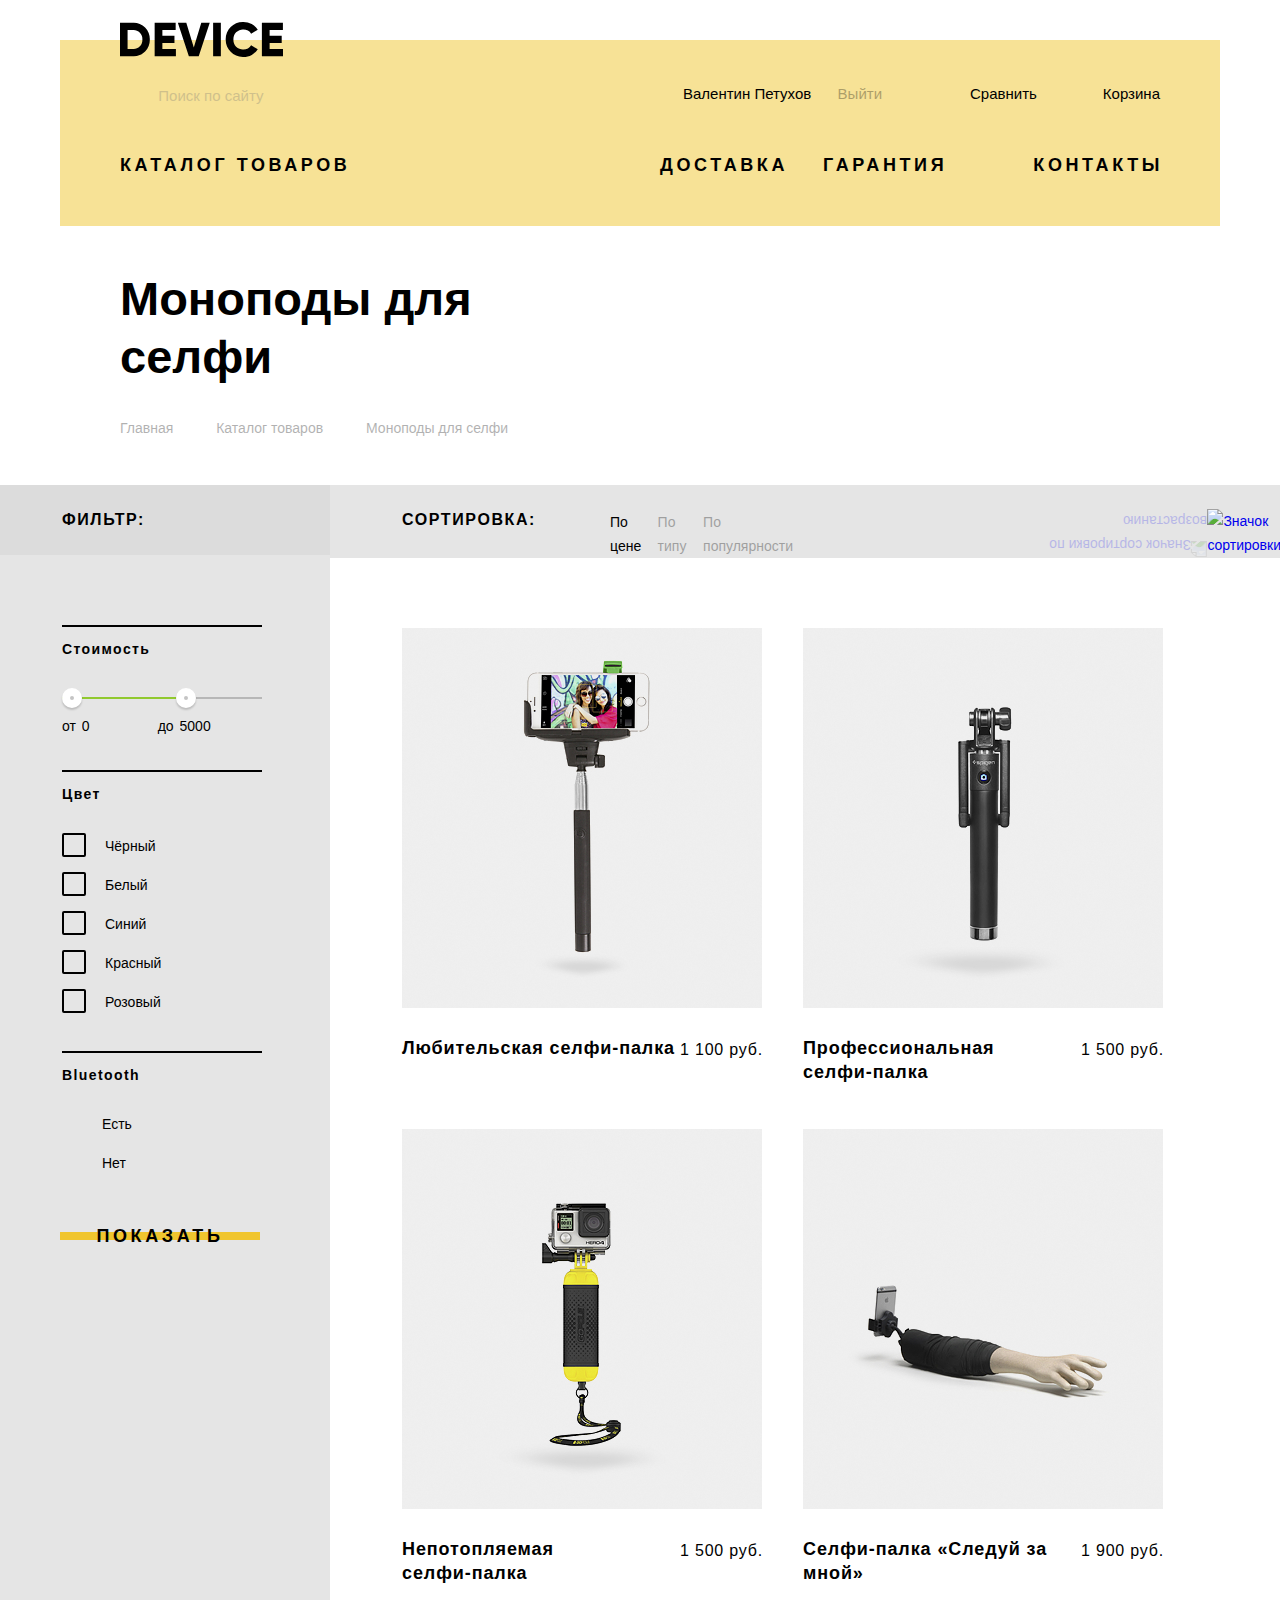
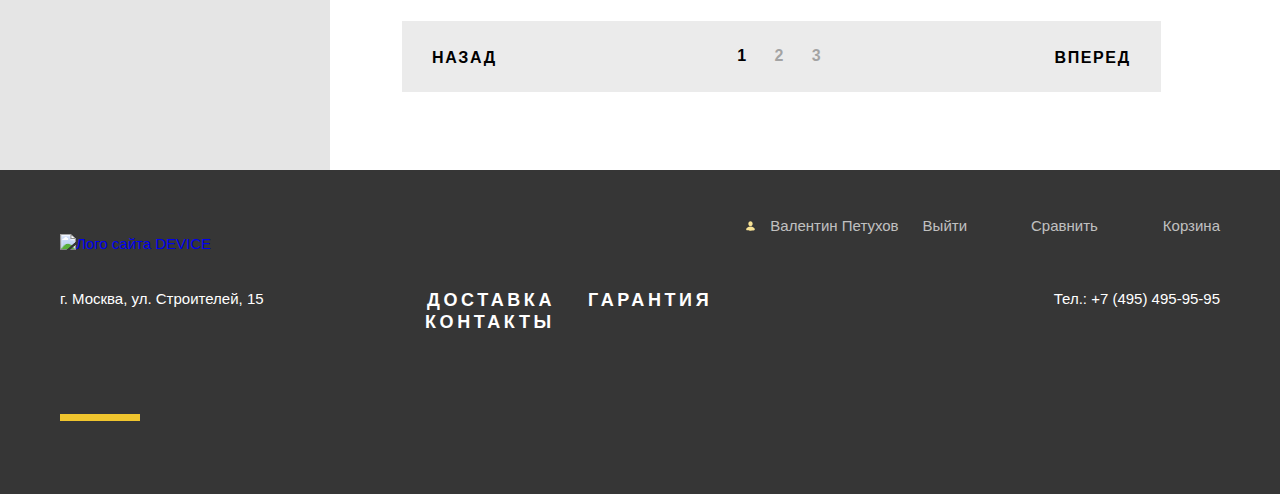
==== commit 7e0b2b8a: "." ====
--- a/catalog.html
+++ b/catalog.html
@@ -145,11 +145,9 @@
             </ul>
             <ul class="vector-list list-unstyled">
               <li>
-                <button class="btn-sort btn_increase" type="button" area-lavel="Кнопка сортировки по возрастанию">
-                  <span class='visually-hidden'>
-                    Сортировка по возрастанию
-                  </span>
-                </button>
+                <a href="#" class="sort-tringle link-vector">
+                  <img class="vector-hover decrease" src="img/vector-catalog.svg" width="11" height="10" alt="Значок сортировки по возрастанию">
+                </a>
               </li>
               <li>
               <a href="#" class="sort-tringle">
--- a/css/style.css
+++ b/css/style.css
@@ -18,6 +18,7 @@
   --basic-black-ultra: rgba(0, 0, 0, 0.18);
   --basic-perfict-white: rgba(230,230,230,0.8);
   --basic-lower-shadows: rgba(0, 0, 0, 0.4);
+  --basic-silver-color: #C4C4C4;
 
   --special-yellow: #F7E296;
   --special-green: #91C92F;
@@ -2104,7 +2105,7 @@
   height: 4px;
   padding: 0;
   border:  8px solid var(--basic-white);
-  background: #C4C4C4;
+  background: var(--basic-silver-color);
   border-radius: 50%;
   box-shadow: 0px 2px 2px var(--basic-black-ultra);
   cursor: pointer;
@@ -2235,7 +2236,7 @@
   font-size: 18px;
   line-height: 22px;
   font-family: "Gilroy", "Arial", sans-serif;
-  color: #000;
+  color: var(--basic-black);
   cursor: pointer;
 }
 
@@ -2288,7 +2289,7 @@
   padding: 18px 16px 20px 20px;
   resize: none;
   font-family: "Open-sans", "Arial", sans-serif;
-  color: rgba(0, 0, 0, 0.4);
+  color: var(--basic-lower-shadows);
   background-color: var(--basic-input-color);
   height: 130px;
   border: 0;
